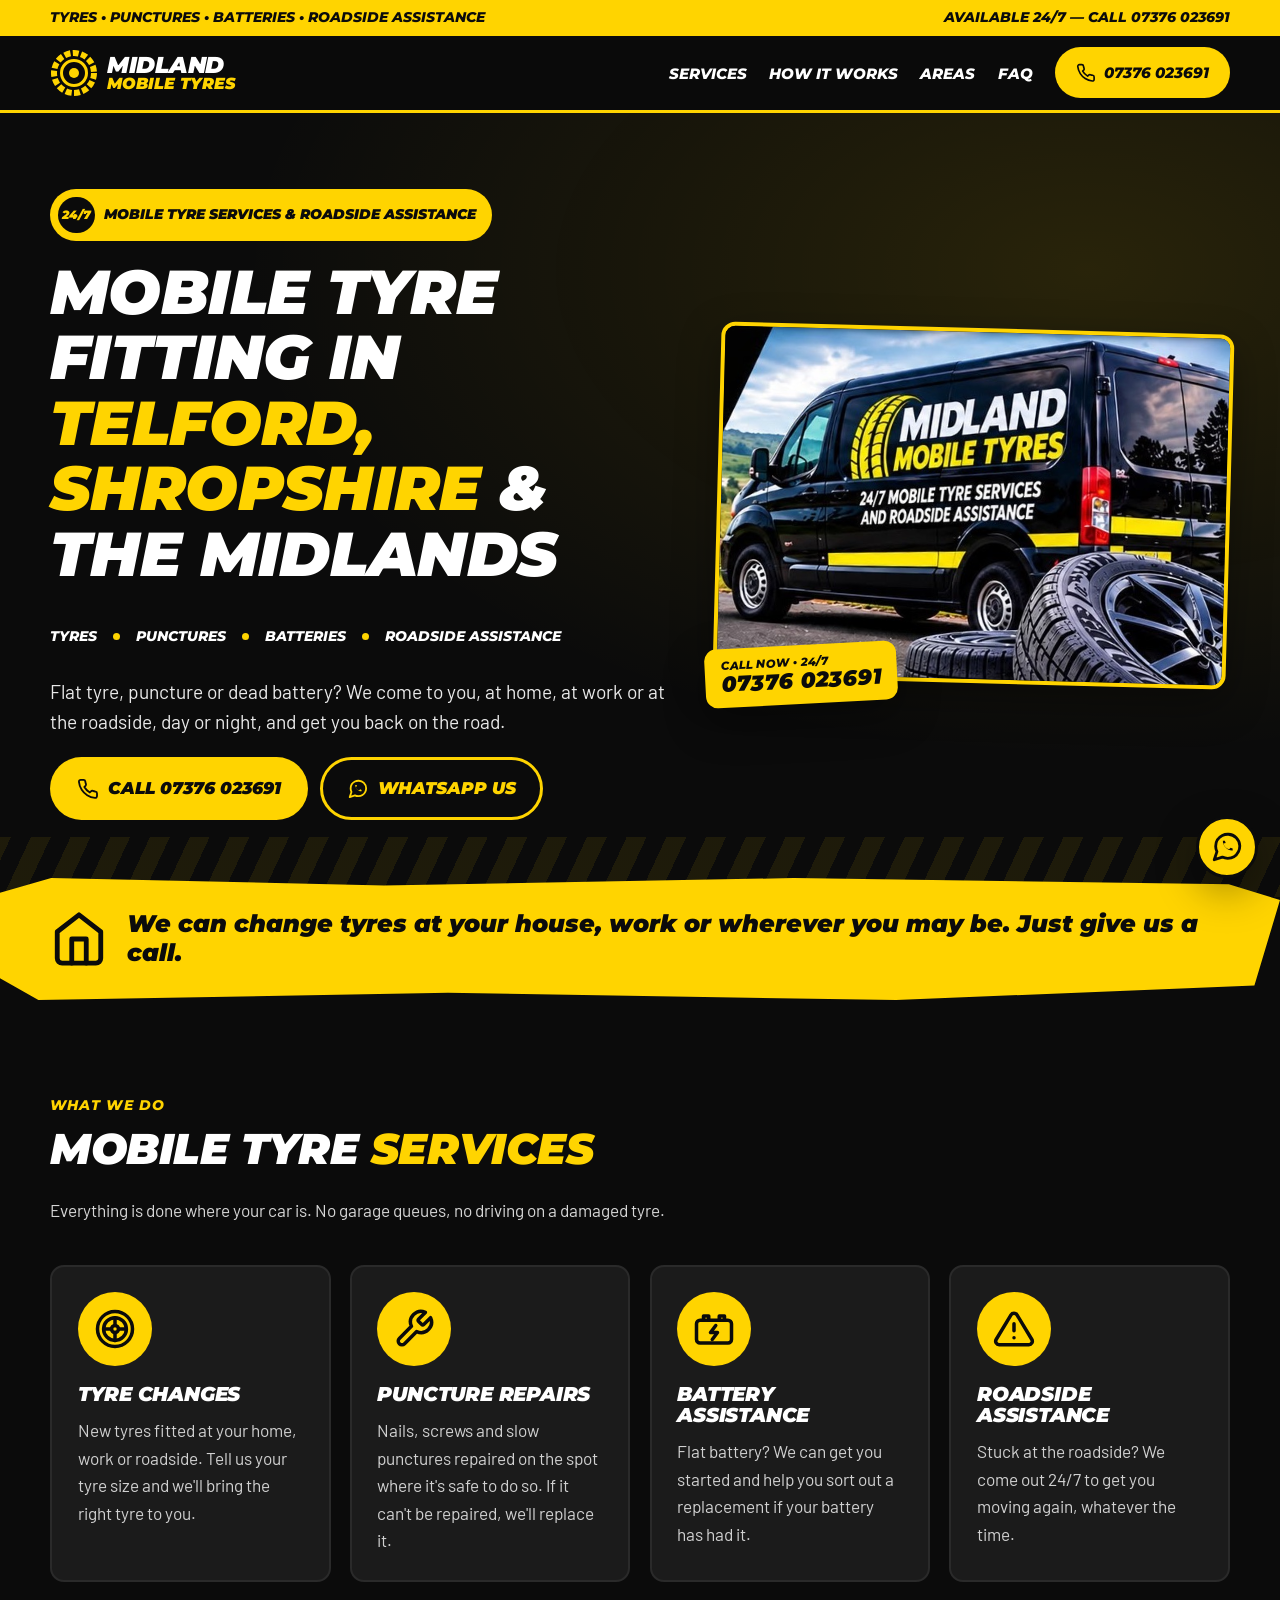
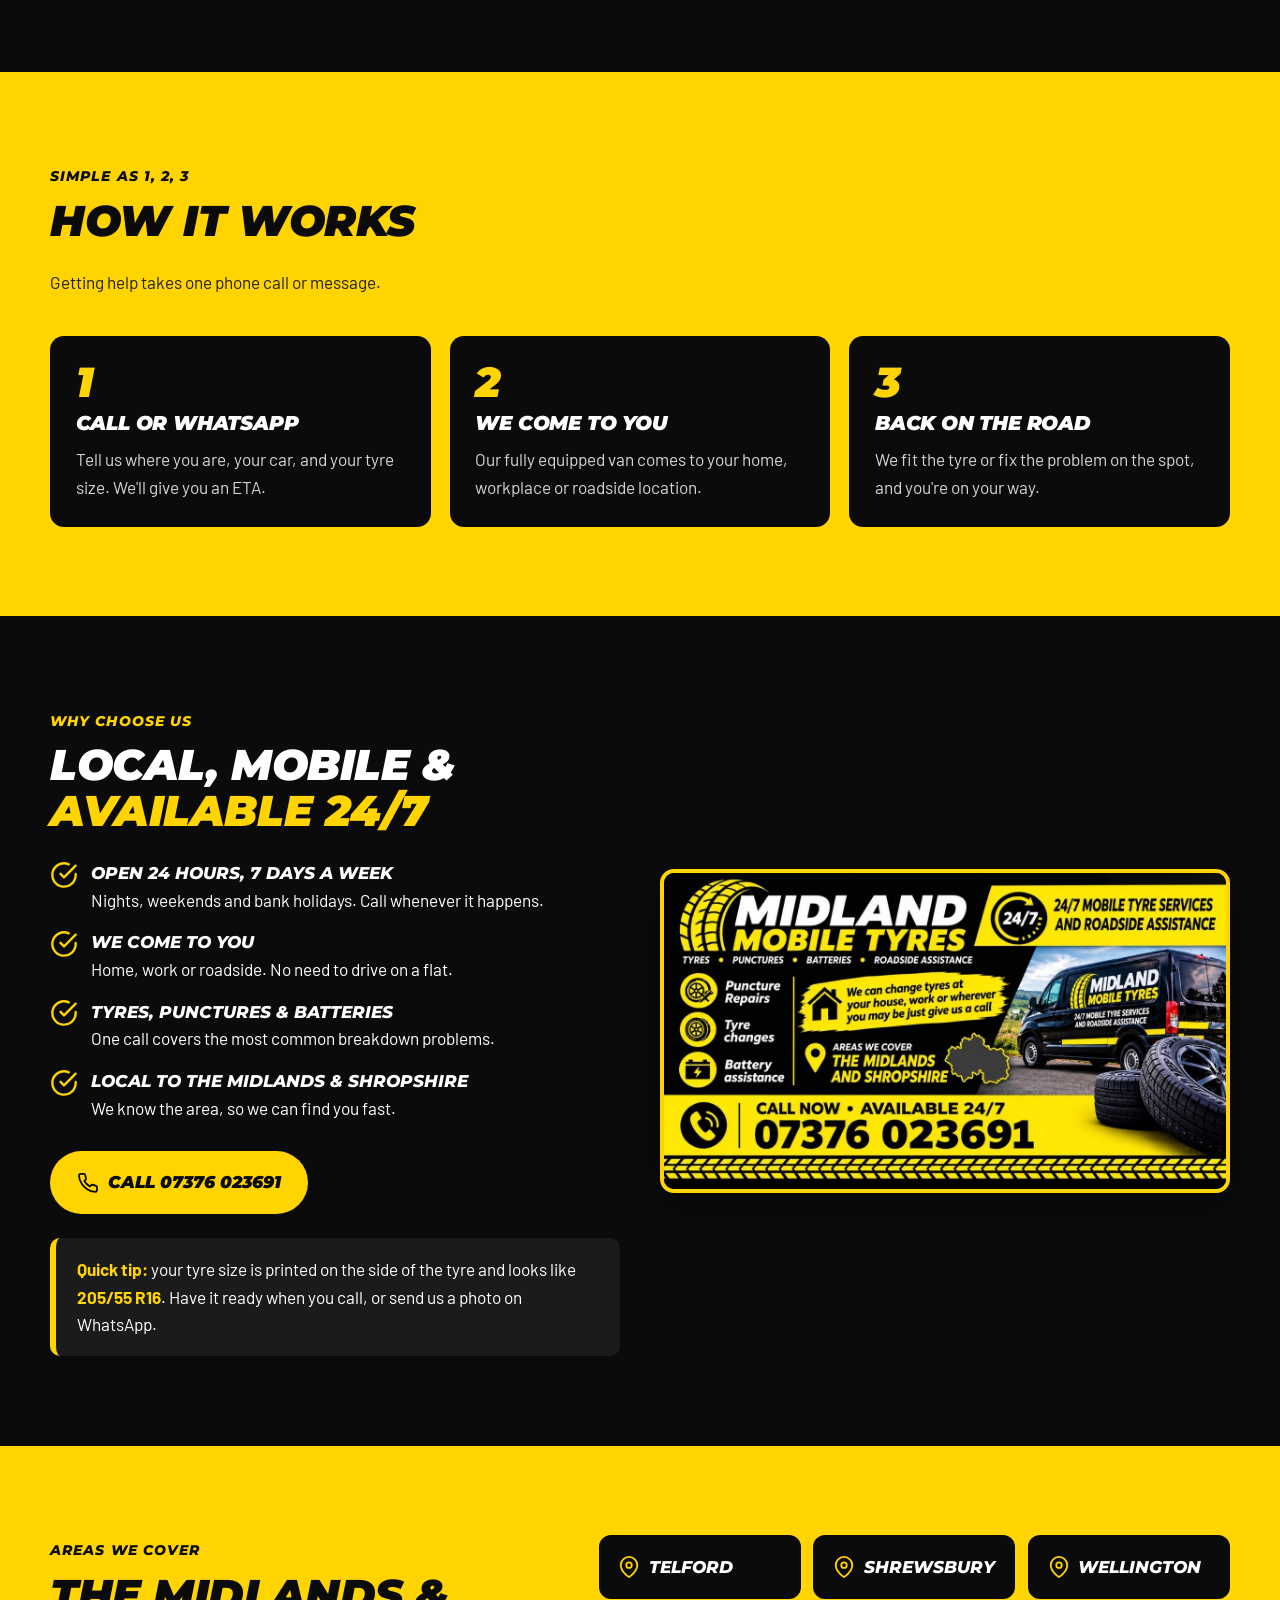
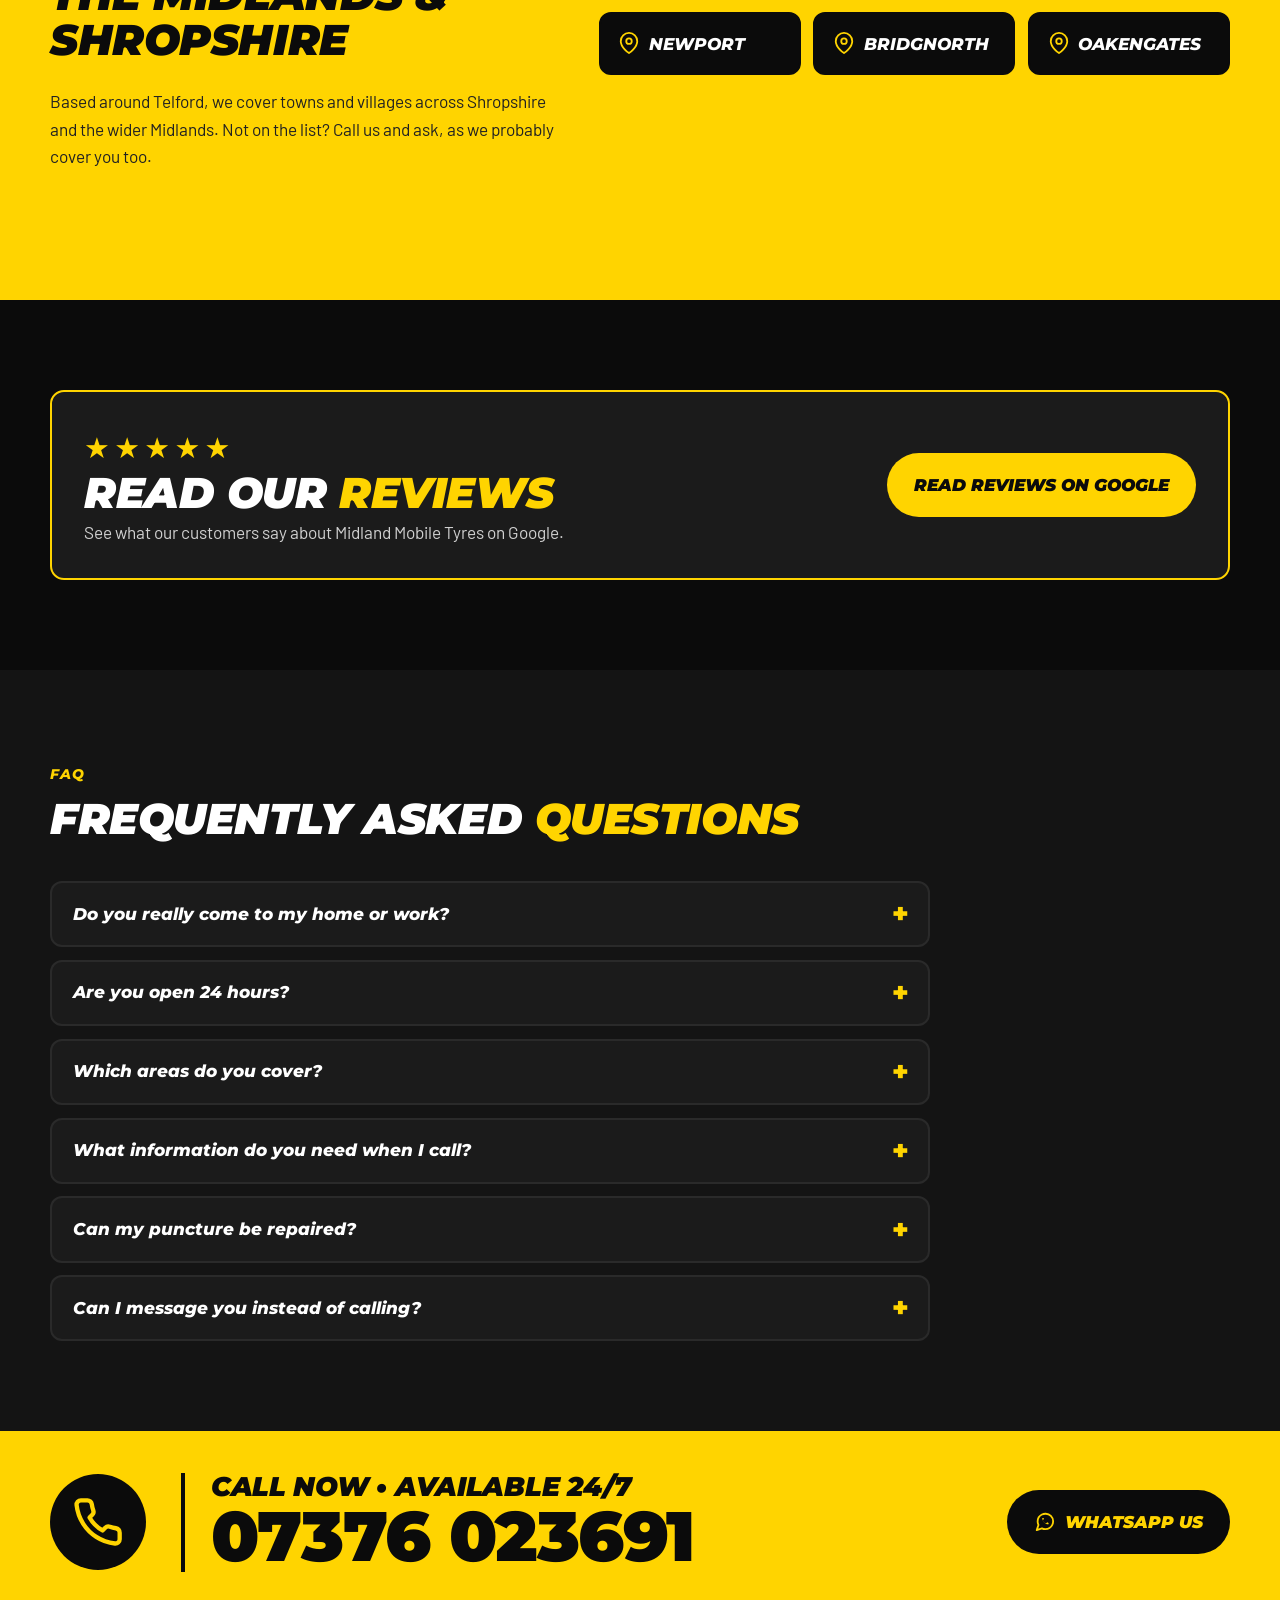
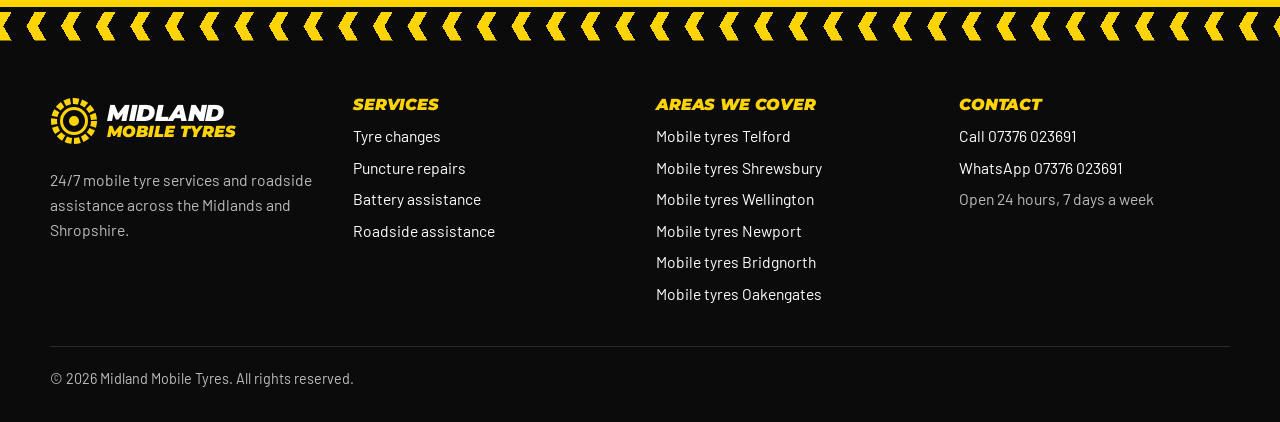
==== index.html @ 3a6b323a "Add files via upload" ====
<!DOCTYPE html>
<html lang="en-GB">
<head>
<meta charset="utf-8">
<meta name="viewport" content="width=device-width, initial-scale=1">
<title>24/7 Mobile Tyre Fitting Shropshire | Midland Mobile Tyres</title>
<meta name="description" content="24/7 mobile tyre fitting, puncture repairs, battery and roadside assistance in Telford, Shrewsbury and across the Midlands & Shropshire. We come to you. Call 07376 023691.">
<link rel="canonical" href="https://YOUR-USERNAME.github.io/midland-mobile-tyres/">
<meta name="robots" content="index, follow">
<meta name="theme-color" content="#0b0b0b">
<meta name="geo.region" content="GB-SHR">
<meta property="og:type" content="website">
<meta property="og:locale" content="en_GB">
<meta property="og:site_name" content="Midland Mobile Tyres">
<meta property="og:title" content="24/7 Mobile Tyre Fitting Shropshire | Midland Mobile Tyres">
<meta property="og:description" content="24/7 mobile tyre fitting, puncture repairs, battery and roadside assistance in Telford, Shrewsbury and across the Midlands & Shropshire. We come to you. Call 07376 023691.">
<meta property="og:url" content="https://YOUR-USERNAME.github.io/midland-mobile-tyres/">
<meta property="og:image" content="https://YOUR-USERNAME.github.io/midland-mobile-tyres/images/flyer.jpg">
<meta name="twitter:card" content="summary_large_image">
<link rel="icon" href="favicon.svg" type="image/svg+xml">
<link rel="preconnect" href="https://fonts.googleapis.com">
<link rel="preconnect" href="https://fonts.gstatic.com" crossorigin>
<link rel="stylesheet" href="https://fonts.googleapis.com/css2?family=Barlow:wght@400;600;700&amp;family=Montserrat:ital,wght@1,800;1,900&amp;display=swap">
<link rel="stylesheet" href="css/styles.css">
<script type="application/ld+json">{"@context": "https://schema.org", "@type": "AutoRepair", "@id": "https://YOUR-USERNAME.github.io/midland-mobile-tyres/#business", "name": "Midland Mobile Tyres", "description": "24/7 mobile tyre fitting, puncture repairs, battery assistance and roadside assistance across the Midlands and Shropshire.", "url": "https://YOUR-USERNAME.github.io/midland-mobile-tyres/", "telephone": "+447376023691", "image": "https://YOUR-USERNAME.github.io/midland-mobile-tyres/images/flyer.jpg", "logo": "https://YOUR-USERNAME.github.io/midland-mobile-tyres/favicon.svg", "priceRange": "££", "address": {"@type": "PostalAddress", "addressRegion": "Shropshire", "addressCountry": "GB"}, "areaServed": [{"@type": "City", "name": "Telford"}, {"@type": "City", "name": "Shrewsbury"}, {"@type": "City", "name": "Wellington"}, {"@type": "City", "name": "Newport"}, {"@type": "City", "name": "Bridgnorth"}, {"@type": "City", "name": "Oakengates"}, {"@type": "AdministrativeArea", "name": "Shropshire"}, {"@type": "AdministrativeArea", "name": "West Midlands"}], "openingHoursSpecification": [{"@type": "OpeningHoursSpecification", "dayOfWeek": ["Monday", "Tuesday", "Wednesday", "Thursday", "Friday", "Saturday", "Sunday"], "opens": "00:00", "closes": "23:59"}], "hasOfferCatalog": {"@type": "OfferCatalog", "name": "Mobile tyre services", "itemListElement": [{"@type": "Offer", "itemOffered": {"@type": "Service", "name": "Tyre Changes"}}, {"@type": "Offer", "itemOffered": {"@type": "Service", "name": "Puncture Repairs"}}, {"@type": "Offer", "itemOffered": {"@type": "Service", "name": "Battery Assistance"}}, {"@type": "Offer", "itemOffered": {"@type": "Service", "name": "Roadside Assistance"}}]}}</script>
<script type="application/ld+json">{"@context": "https://schema.org", "@type": "FAQPage", "mainEntity": [{"@type": "Question", "name": "Do you really come to my home or work?", "acceptedAnswer": {"@type": "Answer", "text": "Yes. That's what we do. We change tyres at your house, at work or wherever you've broken down. Just give us a call."}}, {"@type": "Question", "name": "Are you open 24 hours?", "acceptedAnswer": {"@type": "Answer", "text": "Yes. Midland Mobile Tyres is available 24/7, including evenings, weekends and bank holidays. Call 07376 023691."}}, {"@type": "Question", "name": "Which areas do you cover?", "acceptedAnswer": {"@type": "Answer", "text": "The Midlands and Shropshire, including Telford, Shrewsbury, Wellington, Newport, Bridgnorth and Oakengates. If you're not sure we cover you, call us and ask."}}, {"@type": "Question", "name": "What information do you need when I call?", "acceptedAnswer": {"@type": "Answer", "text": "Your location, the make and model of your car, and your tyre size. The size is printed on the side of the tyre and looks like 205/55 R16."}}, {"@type": "Question", "name": "Can my puncture be repaired?", "acceptedAnswer": {"@type": "Answer", "text": "Many punctures in the main tread can be repaired safely. Damage to the sidewall or shoulder, or a tyre that's been driven on flat, usually means it needs replacing. We'll check and tell you honestly."}}, {"@type": "Question", "name": "Can I message you instead of calling?", "acceptedAnswer": {"@type": "Answer", "text": "Yes. Message us on WhatsApp at 07376 023691. Sending your location and a photo of the tyre sidewall helps us quote quickly."}}]}</script>
</head>
<body>
<a class="skip-link" href="#main">Skip to content</a>
<div class="topbar">
  <div class="container">
    <span class="tb-services">Tyres &bull; Punctures &bull; Batteries &bull; Roadside Assistance</span>
    <a href="tel:+447376023691">Available 24/7 &mdash; Call 07376 023691</a>
  </div>
</div>
<header class="site-header">
  <div class="container">
    <a class="logo" href="index.html" aria-label="Midland Mobile Tyres home">
      <svg viewBox="0 0 48 48" aria-hidden="true" focusable="false"><circle cx="24" cy="24" r="20" fill="none" stroke="#ffd400" stroke-width="6" stroke-dasharray="6 2.4"/><circle cx="24" cy="24" r="12.5" fill="none" stroke="#ffd400" stroke-width="3"/><circle cx="24" cy="24" r="5" fill="#ffd400"/></svg>
      <span class="logo-text"><span class="l1">Midland</span><span class="l2">Mobile Tyres</span></span>
    </a>
    <button class="nav-toggle" aria-expanded="false" aria-controls="site-nav" aria-label="Open menu"><svg viewBox="0 0 24 24" fill="none" stroke="currentColor" stroke-width="2" stroke-linecap="round" stroke-linejoin="round" aria-hidden="true" focusable="false"><path d="M3 6h18M3 12h18M3 18h18"/></svg></button>
    <nav class="nav" id="site-nav" aria-label="Main">
      <ul>
        <li><a href="#services">Services</a></li>
        <li><a href="#how-it-works">How It Works</a></li>
        <li><a href="#areas">Areas</a></li>
        <li><a href="#faq">FAQ</a></li>
        <li><a class="btn btn-yellow" href="tel:+447376023691"><svg viewBox="0 0 24 24" fill="none" stroke="currentColor" stroke-width="2" stroke-linecap="round" stroke-linejoin="round" aria-hidden="true" focusable="false"><path d="M22 16.92v3a2 2 0 0 1-2.18 2 19.79 19.79 0 0 1-8.63-3.07 19.5 19.5 0 0 1-6-6 19.79 19.79 0 0 1-3.07-8.67A2 2 0 0 1 4.11 2h3a2 2 0 0 1 2 1.72c.13.96.36 1.9.7 2.81a2 2 0 0 1-.45 2.11L8.09 9.91a16 16 0 0 0 6 6l1.27-1.27a2 2 0 0 1 2.11-.45c.91.34 1.85.57 2.81.7A2 2 0 0 1 22 16.92z"/></svg> 07376 023691</a></li>
      </ul>
    </nav>
  </div>
</header>
<main id="main">
<section class="hero">
  <div class="container hero-grid">
    <div>
      <div class="badge-247"><span class="circle">24/7</span> Mobile tyre services &amp; roadside assistance</div>
      <h1>Mobile Tyre Fitting in <span class="hl">Telford, Shropshire</span> &amp; the Midlands</h1>
      <ul class="service-tags"><li>Tyres</li><li>Punctures</li><li>Batteries</li><li>Roadside Assistance</li></ul>
      <p class="lead">Flat tyre, puncture or dead battery? We come to you, at home, at work or at the roadside, day or night, and get you back on the road.</p>
      <div class="btn-row">
        <a class="btn btn-yellow" href="tel:+447376023691"><svg viewBox="0 0 24 24" fill="none" stroke="currentColor" stroke-width="2" stroke-linecap="round" stroke-linejoin="round" aria-hidden="true" focusable="false"><path d="M22 16.92v3a2 2 0 0 1-2.18 2 19.79 19.79 0 0 1-8.63-3.07 19.5 19.5 0 0 1-6-6 19.79 19.79 0 0 1-3.07-8.67A2 2 0 0 1 4.11 2h3a2 2 0 0 1 2 1.72c.13.96.36 1.9.7 2.81a2 2 0 0 1-.45 2.11L8.09 9.91a16 16 0 0 0 6 6l1.27-1.27a2 2 0 0 1 2.11-.45c.91.34 1.85.57 2.81.7A2 2 0 0 1 22 16.92z"/></svg> Call 07376 023691</a>
        <a class="btn btn-outline" href="https://wa.me/447376023691?text=Hi%2C%20I%20need%20help%20with%20a%20tyre.%20My%20location%20is%3A%20" rel="noopener" target="_blank"><svg viewBox="0 0 24 24" fill="none" stroke="currentColor" stroke-width="2" stroke-linecap="round" stroke-linejoin="round" aria-hidden="true" focusable="false"><path d="M21 11.5a8.38 8.38 0 0 1-.9 3.8 8.5 8.5 0 0 1-7.6 4.7 8.38 8.38 0 0 1-3.8-.9L3 21l1.9-5.7a8.38 8.38 0 0 1-.9-3.8 8.5 8.5 0 0 1 4.7-7.6 8.38 8.38 0 0 1 3.8-.9h.5a8.48 8.48 0 0 1 8 8v.5z"/><path d="M9.5 9.5c.5 2 2 3.5 4 4l1-1 1.5.6v1.4c-3.5.3-7.2-3.4-6.9-6.9h1.4l.6 1.5z" fill="currentColor" stroke="none"/></svg> WhatsApp us</a>
      </div>
    </div>
    <div class="hero-media">
      <div class="frame">
        <img src="images/van.jpg" width="622" height="430" alt="Midland Mobile Tyres black and yellow mobile tyre fitting van with new tyres" fetchpriority="high">
      </div>
      <div class="sticker"><small>Call now &bull; 24/7</small><a href="tel:+447376023691">07376 023691</a></div>
    </div>
  </div>
</section>

<div class="brush">
  <div class="container">
    <svg viewBox="0 0 24 24" fill="none" stroke="currentColor" stroke-width="2" stroke-linecap="round" stroke-linejoin="round" aria-hidden="true" focusable="false"><path d="M3 9l9-7 9 7v11a2 2 0 0 1-2 2H5a2 2 0 0 1-2-2z"/><path d="M9 22V12h6v10"/></svg>
    <p>We can change tyres at your house, work or wherever you may be. Just give us a call.</p>
  </div>
</div>

<section class="section" id="services" aria-labelledby="services-title">
  <div class="container">
    <div class="section-head">
      <span class="kicker">What we do</span>
      <h2 id="services-title">Mobile Tyre <span class="hl">Services</span></h2>
      <p>Everything is done where your car is. No garage queues, no driving on a damaged tyre.</p>
    </div>
    <div class="cards">
      <article class="card">
        <div class="icon-circle"><svg viewBox="0 0 24 24" fill="none" stroke="currentColor" stroke-width="2" stroke-linecap="round" stroke-linejoin="round" aria-hidden="true" focusable="false"><circle cx="12" cy="12" r="10"/><circle cx="12" cy="12" r="6.5"/><circle cx="12" cy="12" r="2"/><path d="M12 5.5v4.5M12 14v4.5M5.5 12H10M14 12h4.5"/></svg></div>
        <h3>Tyre Changes</h3>
        <p>New tyres fitted at your home, work or roadside. Tell us your tyre size and we'll bring the right tyre to you.</p>
      </article>
<article class="card">
        <div class="icon-circle"><svg viewBox="0 0 24 24" fill="none" stroke="currentColor" stroke-width="2" stroke-linecap="round" stroke-linejoin="round" aria-hidden="true" focusable="false"><path d="M14.7 6.3a1 1 0 0 0 0 1.4l1.6 1.6a1 1 0 0 0 1.4 0l3.77-3.77a6 6 0 0 1-7.94 7.94l-6.91 6.91a2.12 2.12 0 0 1-3-3l6.91-6.91a6 6 0 0 1 7.94-7.94l-3.76 3.76z"/></svg></div>
        <h3>Puncture Repairs</h3>
        <p>Nails, screws and slow punctures repaired on the spot where it's safe to do so. If it can't be repaired, we'll replace it.</p>
      </article>
<article class="card">
        <div class="icon-circle"><svg viewBox="0 0 24 24" fill="none" stroke="currentColor" stroke-width="2" stroke-linecap="round" stroke-linejoin="round" aria-hidden="true" focusable="false"><rect x="2" y="7" width="20" height="13" rx="2"/><path d="M6 7V4.5h3V7M15 7V4.5h3V7"/><path d="m13 10-3 4h4l-3 4" /></svg></div>
        <h3>Battery Assistance</h3>
        <p>Flat battery? We can get you started and help you sort out a replacement if your battery has had it.</p>
      </article>
<article class="card">
        <div class="icon-circle"><svg viewBox="0 0 24 24" fill="none" stroke="currentColor" stroke-width="2" stroke-linecap="round" stroke-linejoin="round" aria-hidden="true" focusable="false"><path d="M10.3 3.9 1.8 18a2 2 0 0 0 1.7 3h17a2 2 0 0 0 1.7-3L13.7 3.9a2 2 0 0 0-3.4 0z"/><path d="M12 9v4M12 17h.01"/></svg></div>
        <h3>Roadside Assistance</h3>
        <p>Stuck at the roadside? We come out 24/7 to get you moving again, whatever the time.</p>
      </article>
    </div>
  </div>
</section>

<section class="section section-yellow" id="how-it-works" aria-labelledby="how-title">
  <div class="container">
    <div class="section-head">
      <span class="kicker" style="color:#0b0b0b">Simple as 1, 2, 3</span>
      <h2 id="how-title">How It Works</h2>
      <p>Getting help takes one phone call or message.</p>
    </div>
    <ol class="steps">
      <li><h3>Call or WhatsApp</h3><p>Tell us where you are, your car, and your tyre size. We'll give you an ETA.</p></li>
      <li><h3>We come to you</h3><p>Our fully equipped van comes to your home, workplace or roadside location.</p></li>
      <li><h3>Back on the road</h3><p>We fit the tyre or fix the problem on the spot, and you're on your way.</p></li>
    </ol>
  </div>
</section>

<section class="section" id="why-us" aria-labelledby="why-title">
  <div class="container why-grid">
    <div>
      <span class="kicker">Why choose us</span>
      <h2 id="why-title">Local, Mobile &amp; <span class="hl">Available 24/7</span></h2>
      <ul class="ticks">
        <li><svg viewBox="0 0 24 24" fill="none" stroke="currentColor" stroke-width="2" stroke-linecap="round" stroke-linejoin="round" aria-hidden="true" focusable="false"><path d="M22 11.08V12a10 10 0 1 1-5.93-9.14"/><path d="M22 4 12 14.01l-3-3"/></svg><div><strong>Open 24 hours, 7 days a week</strong>Nights, weekends and bank holidays. Call whenever it happens.</div></li>
        <li><svg viewBox="0 0 24 24" fill="none" stroke="currentColor" stroke-width="2" stroke-linecap="round" stroke-linejoin="round" aria-hidden="true" focusable="false"><path d="M22 11.08V12a10 10 0 1 1-5.93-9.14"/><path d="M22 4 12 14.01l-3-3"/></svg><div><strong>We come to you</strong>Home, work or roadside. No need to drive on a flat.</div></li>
        <li><svg viewBox="0 0 24 24" fill="none" stroke="currentColor" stroke-width="2" stroke-linecap="round" stroke-linejoin="round" aria-hidden="true" focusable="false"><path d="M22 11.08V12a10 10 0 1 1-5.93-9.14"/><path d="M22 4 12 14.01l-3-3"/></svg><div><strong>Tyres, punctures &amp; batteries</strong>One call covers the most common breakdown problems.</div></li>
        <li><svg viewBox="0 0 24 24" fill="none" stroke="currentColor" stroke-width="2" stroke-linecap="round" stroke-linejoin="round" aria-hidden="true" focusable="false"><path d="M22 11.08V12a10 10 0 1 1-5.93-9.14"/><path d="M22 4 12 14.01l-3-3"/></svg><div><strong>Local to the Midlands &amp; Shropshire</strong>We know the area, so we can find you fast.</div></li>
      </ul>
      <a class="btn btn-yellow" href="tel:+447376023691"><svg viewBox="0 0 24 24" fill="none" stroke="currentColor" stroke-width="2" stroke-linecap="round" stroke-linejoin="round" aria-hidden="true" focusable="false"><path d="M22 16.92v3a2 2 0 0 1-2.18 2 19.79 19.79 0 0 1-8.63-3.07 19.5 19.5 0 0 1-6-6 19.79 19.79 0 0 1-3.07-8.67A2 2 0 0 1 4.11 2h3a2 2 0 0 1 2 1.72c.13.96.36 1.9.7 2.81a2 2 0 0 1-.45 2.11L8.09 9.91a16 16 0 0 0 6 6l1.27-1.27a2 2 0 0 1 2.11-.45c.91.34 1.85.57 2.81.7A2 2 0 0 1 22 16.92z"/></svg> Call 07376 023691</a>
      <div class="tip"><strong>Quick tip:</strong> your tyre size is printed on the side of the tyre and looks like <strong>205/55 R16</strong>. Have it ready when you call, or send us a photo on WhatsApp.</div>
    </div>
    <div class="flyer-frame">
      <img src="images/flyer.jpg" width="1200" height="675" loading="lazy" alt="Midland Mobile Tyres flyer: puncture repairs, tyre changes and battery assistance, available 24/7 across the Midlands and Shropshire">
    </div>
  </div>
</section>

<section class="section section-yellow" id="areas" aria-labelledby="areas-title">
  <div class="container areas-grid">
    <div class="section-head">
      <span class="kicker" style="color:#0b0b0b">Areas we cover</span>
      <h2 id="areas-title">The Midlands &amp; Shropshire</h2>
      <p>Based around Telford, we cover towns and villages across Shropshire and the wider Midlands. Not on the list? Call us and ask, as we probably cover you too.</p>
    </div>
    <ul class="area-links">
      <li><a href="areas/telford.html"><svg viewBox="0 0 24 24" fill="none" stroke="currentColor" stroke-width="2" stroke-linecap="round" stroke-linejoin="round" aria-hidden="true" focusable="false"><path d="M21 10c0 7-9 13-9 13s-9-6-9-13a9 9 0 0 1 18 0z"/><circle cx="12" cy="10" r="3"/></svg> Telford</a></li>
<li><a href="areas/shrewsbury.html"><svg viewBox="0 0 24 24" fill="none" stroke="currentColor" stroke-width="2" stroke-linecap="round" stroke-linejoin="round" aria-hidden="true" focusable="false"><path d="M21 10c0 7-9 13-9 13s-9-6-9-13a9 9 0 0 1 18 0z"/><circle cx="12" cy="10" r="3"/></svg> Shrewsbury</a></li>
<li><a href="areas/wellington.html"><svg viewBox="0 0 24 24" fill="none" stroke="currentColor" stroke-width="2" stroke-linecap="round" stroke-linejoin="round" aria-hidden="true" focusable="false"><path d="M21 10c0 7-9 13-9 13s-9-6-9-13a9 9 0 0 1 18 0z"/><circle cx="12" cy="10" r="3"/></svg> Wellington</a></li>
<li><a href="areas/newport.html"><svg viewBox="0 0 24 24" fill="none" stroke="currentColor" stroke-width="2" stroke-linecap="round" stroke-linejoin="round" aria-hidden="true" focusable="false"><path d="M21 10c0 7-9 13-9 13s-9-6-9-13a9 9 0 0 1 18 0z"/><circle cx="12" cy="10" r="3"/></svg> Newport</a></li>
<li><a href="areas/bridgnorth.html"><svg viewBox="0 0 24 24" fill="none" stroke="currentColor" stroke-width="2" stroke-linecap="round" stroke-linejoin="round" aria-hidden="true" focusable="false"><path d="M21 10c0 7-9 13-9 13s-9-6-9-13a9 9 0 0 1 18 0z"/><circle cx="12" cy="10" r="3"/></svg> Bridgnorth</a></li>
<li><a href="areas/oakengates.html"><svg viewBox="0 0 24 24" fill="none" stroke="currentColor" stroke-width="2" stroke-linecap="round" stroke-linejoin="round" aria-hidden="true" focusable="false"><path d="M21 10c0 7-9 13-9 13s-9-6-9-13a9 9 0 0 1 18 0z"/><circle cx="12" cy="10" r="3"/></svg> Oakengates</a></li>
    </ul>
  </div>
</section>

<section class="section" aria-labelledby="reviews-title">
  <div class="container">
    <div class="reviews-box">
      <div>
        <div class="stars" aria-hidden="true">&#9733;&#9733;&#9733;&#9733;&#9733;</div>
        <h2 id="reviews-title">Read Our <span class="hl">Reviews</span></h2>
        <p>See what our customers say about Midland Mobile Tyres on Google.</p>
      </div>
      <a class="btn btn-yellow" href="https://www.google.com/search?q=Midland+Mobile+Tyres+reviews" rel="noopener" target="_blank">Read reviews on Google</a>
    </div>
  </div>
</section>

<section class="section section-alt" id="faq" aria-labelledby="faq-title">
  <div class="container">
    <div class="section-head">
      <span class="kicker">FAQ</span>
      <h2 id="faq-title">Frequently Asked <span class="hl">Questions</span></h2>
    </div>
    <div class="faq">
      <details><summary>Do you really come to my home or work?</summary><div class="answer"><p>Yes. That's what we do. We change tyres at your house, at work or wherever you've broken down. Just give us a call.</p></div></details>
<details><summary>Are you open 24 hours?</summary><div class="answer"><p>Yes. Midland Mobile Tyres is available 24/7, including evenings, weekends and bank holidays. Call 07376 023691.</p></div></details>
<details><summary>Which areas do you cover?</summary><div class="answer"><p>The Midlands and Shropshire, including Telford, Shrewsbury, Wellington, Newport, Bridgnorth and Oakengates. If you're not sure we cover you, call us and ask.</p></div></details>
<details><summary>What information do you need when I call?</summary><div class="answer"><p>Your location, the make and model of your car, and your tyre size. The size is printed on the side of the tyre and looks like 205/55 R16.</p></div></details>
<details><summary>Can my puncture be repaired?</summary><div class="answer"><p>Many punctures in the main tread can be repaired safely. Damage to the sidewall or shoulder, or a tyre that's been driven on flat, usually means it needs replacing. We'll check and tell you honestly.</p></div></details>
<details><summary>Can I message you instead of calling?</summary><div class="answer"><p>Yes. Message us on WhatsApp at 07376 023691. Sending your location and a photo of the tyre sidewall helps us quote quickly.</p></div></details>
    </div>
  </div>
</section>
</main>
<section class="cta-band" aria-label="Call us">
  <div class="container">
    <div class="cta-phone-icon"><svg viewBox="0 0 24 24" fill="none" stroke="currentColor" stroke-width="2" stroke-linecap="round" stroke-linejoin="round" aria-hidden="true" focusable="false"><path d="M22 16.92v3a2 2 0 0 1-2.18 2 19.79 19.79 0 0 1-8.63-3.07 19.5 19.5 0 0 1-6-6 19.79 19.79 0 0 1-3.07-8.67A2 2 0 0 1 4.11 2h3a2 2 0 0 1 2 1.72c.13.96.36 1.9.7 2.81a2 2 0 0 1-.45 2.11L8.09 9.91a16 16 0 0 0 6 6l1.27-1.27a2 2 0 0 1 2.11-.45c.91.34 1.85.57 2.81.7A2 2 0 0 1 22 16.92z"/></svg></div>
    <div class="cta-text">
      <p class="head">Call now &bull; Available 24/7</p>
      <a class="number" href="tel:+447376023691">07376 023691</a>
    </div>
    <div class="btn-row">
      <a class="btn btn-black" href="https://wa.me/447376023691?text=Hi%2C%20I%20need%20help%20with%20a%20tyre.%20My%20location%20is%3A%20" rel="noopener" target="_blank"><svg viewBox="0 0 24 24" fill="none" stroke="currentColor" stroke-width="2" stroke-linecap="round" stroke-linejoin="round" aria-hidden="true" focusable="false"><path d="M21 11.5a8.38 8.38 0 0 1-.9 3.8 8.5 8.5 0 0 1-7.6 4.7 8.38 8.38 0 0 1-3.8-.9L3 21l1.9-5.7a8.38 8.38 0 0 1-.9-3.8 8.5 8.5 0 0 1 4.7-7.6 8.38 8.38 0 0 1 3.8-.9h.5a8.48 8.48 0 0 1 8 8v.5z"/><path d="M9.5 9.5c.5 2 2 3.5 4 4l1-1 1.5.6v1.4c-3.5.3-7.2-3.4-6.9-6.9h1.4l.6 1.5z" fill="currentColor" stroke="none"/></svg> WhatsApp us</a>
    </div>
  </div>
  <div class="tread" aria-hidden="true"></div>
</section>
<footer class="site-footer">
  <div class="container">
    <div class="footer-grid">
      <div>
        <a class="logo" href="index.html" aria-label="Midland Mobile Tyres home">
          <svg viewBox="0 0 48 48" aria-hidden="true" focusable="false"><circle cx="24" cy="24" r="20" fill="none" stroke="#ffd400" stroke-width="6" stroke-dasharray="6 2.4"/><circle cx="24" cy="24" r="12.5" fill="none" stroke="#ffd400" stroke-width="3"/><circle cx="24" cy="24" r="5" fill="#ffd400"/></svg>
          <span class="logo-text"><span class="l1">Midland</span><span class="l2">Mobile Tyres</span></span>
        </a>
        <p>24/7 mobile tyre services and roadside assistance across the Midlands and Shropshire.</p>
      </div>
      <div>
        <h3>Services</h3>
        <ul>
          <li><a href="index.html#services">Tyre changes</a></li>
          <li><a href="index.html#services">Puncture repairs</a></li>
          <li><a href="index.html#services">Battery assistance</a></li>
          <li><a href="index.html#services">Roadside assistance</a></li>
        </ul>
      </div>
      <div>
        <h3>Areas we cover</h3>
        <ul>
<li><a href="areas/telford.html">Mobile tyres Telford</a></li>
<li><a href="areas/shrewsbury.html">Mobile tyres Shrewsbury</a></li>
<li><a href="areas/wellington.html">Mobile tyres Wellington</a></li>
<li><a href="areas/newport.html">Mobile tyres Newport</a></li>
<li><a href="areas/bridgnorth.html">Mobile tyres Bridgnorth</a></li>
<li><a href="areas/oakengates.html">Mobile tyres Oakengates</a></li>
        </ul>
      </div>
      <div>
        <h3>Contact</h3>
        <ul>
          <li><a href="tel:+447376023691">Call 07376 023691</a></li>
          <li><a href="https://wa.me/447376023691?text=Hi%2C%20I%20need%20help%20with%20a%20tyre.%20My%20location%20is%3A%20" rel="noopener" target="_blank">WhatsApp 07376 023691</a></li>
          <li>Open 24 hours, 7 days a week</li>
        </ul>
      </div>
    </div>
    <div class="footer-bottom">&copy; <span id="year">2026</span> Midland Mobile Tyres. All rights reserved.</div>
  </div>
</footer>
<nav class="mobile-bar" aria-label="Quick contact">
  <a class="call" href="tel:+447376023691"><svg viewBox="0 0 24 24" fill="none" stroke="currentColor" stroke-width="2" stroke-linecap="round" stroke-linejoin="round" aria-hidden="true" focusable="false"><path d="M22 16.92v3a2 2 0 0 1-2.18 2 19.79 19.79 0 0 1-8.63-3.07 19.5 19.5 0 0 1-6-6 19.79 19.79 0 0 1-3.07-8.67A2 2 0 0 1 4.11 2h3a2 2 0 0 1 2 1.72c.13.96.36 1.9.7 2.81a2 2 0 0 1-.45 2.11L8.09 9.91a16 16 0 0 0 6 6l1.27-1.27a2 2 0 0 1 2.11-.45c.91.34 1.85.57 2.81.7A2 2 0 0 1 22 16.92z"/></svg> Call Now</a>
  <a class="wa" href="https://wa.me/447376023691?text=Hi%2C%20I%20need%20help%20with%20a%20tyre.%20My%20location%20is%3A%20" rel="noopener" target="_blank"><svg viewBox="0 0 24 24" fill="none" stroke="currentColor" stroke-width="2" stroke-linecap="round" stroke-linejoin="round" aria-hidden="true" focusable="false"><path d="M21 11.5a8.38 8.38 0 0 1-.9 3.8 8.5 8.5 0 0 1-7.6 4.7 8.38 8.38 0 0 1-3.8-.9L3 21l1.9-5.7a8.38 8.38 0 0 1-.9-3.8 8.5 8.5 0 0 1 4.7-7.6 8.38 8.38 0 0 1 3.8-.9h.5a8.48 8.48 0 0 1 8 8v.5z"/><path d="M9.5 9.5c.5 2 2 3.5 4 4l1-1 1.5.6v1.4c-3.5.3-7.2-3.4-6.9-6.9h1.4l.6 1.5z" fill="currentColor" stroke="none"/></svg> WhatsApp</a>
</nav>
<a class="wa-float" href="https://wa.me/447376023691?text=Hi%2C%20I%20need%20help%20with%20a%20tyre.%20My%20location%20is%3A%20" rel="noopener" target="_blank" aria-label="Message us on WhatsApp"><svg viewBox="0 0 24 24" fill="none" stroke="currentColor" stroke-width="2" stroke-linecap="round" stroke-linejoin="round" aria-hidden="true" focusable="false"><path d="M21 11.5a8.38 8.38 0 0 1-.9 3.8 8.5 8.5 0 0 1-7.6 4.7 8.38 8.38 0 0 1-3.8-.9L3 21l1.9-5.7a8.38 8.38 0 0 1-.9-3.8 8.5 8.5 0 0 1 4.7-7.6 8.38 8.38 0 0 1 3.8-.9h.5a8.48 8.48 0 0 1 8 8v.5z"/><path d="M9.5 9.5c.5 2 2 3.5 4 4l1-1 1.5.6v1.4c-3.5.3-7.2-3.4-6.9-6.9h1.4l.6 1.5z" fill="currentColor" stroke="none"/></svg></a>
<script src="js/main.js" defer></script>
</body>
</html>
---- css/styles.css ----
/* =========================================================
   Midland Mobile Tyres — styles
   Brand colours are taken from the flyer. Change them here
   and the whole site updates.
   ========================================================= */
:root {
  --yellow: #ffd400;
  --yellow-dark: #e6bf00;
  --black: #0b0b0b;
  --ink: #141414;
  --grey-900: #1b1b1b;
  --grey-700: #2a2a2a;
  --grey-300: #bdbdbd;
  --white: #ffffff;

  --font-head: "Montserrat", "Arial Black", system-ui, sans-serif;
  --font-body: "Barlow", system-ui, -apple-system, "Segoe UI", sans-serif;

  --radius: 14px;
  --max: 1180px;
  --shadow: 0 14px 40px rgba(0, 0, 0, 0.35);
}

*,
*::before,
*::after { box-sizing: border-box; }

html { scroll-behavior: smooth; scroll-padding-top: 90px; }

body {
  margin: 0;
  font-family: var(--font-body);
  font-size: 1.075rem;
  line-height: 1.6;
  color: var(--white);
  background: var(--black);
  -webkit-font-smoothing: antialiased;
}

img { max-width: 100%; height: auto; display: block; }
a { color: var(--yellow); }
a:hover { color: var(--white); }

.container { width: min(var(--max), 100% - 2.5rem); margin-inline: auto; }

.skip-link {
  position: absolute; left: -9999px; top: 0;
  background: var(--yellow); color: var(--black); padding: .6rem 1rem; z-index: 100;
  font-weight: 700;
}
.skip-link:focus { left: 1rem; top: 1rem; }

:focus-visible { outline: 3px solid var(--yellow); outline-offset: 3px; }

/* ---------- Headings: bold italic like the flyer ---------- */
h1, h2, h3, .head {
  font-family: var(--font-head);
  font-weight: 900;
  font-style: italic;
  text-transform: uppercase;
  line-height: 1.05;
  letter-spacing: -0.01em;
  margin: 0 0 .6em;
}
h1 { font-size: clamp(2.1rem, 5.2vw, 3.9rem); }
h2 { font-size: clamp(1.7rem, 3.6vw, 2.7rem); }
h3 { font-size: 1.25rem; }
.hl { color: var(--yellow); }
.kicker {
  display: inline-block;
  font-family: var(--font-head); font-weight: 800; font-style: italic;
  text-transform: uppercase; font-size: .85rem; letter-spacing: .08em;
  color: var(--yellow); margin-bottom: .6rem;
}
.lead { font-size: 1.2rem; color: #e9e9e9; max-width: 60ch; }

/* ---------- Buttons ---------- */
.btn {
  display: inline-flex; align-items: center; justify-content: center; gap: .55rem;
  font-family: var(--font-head); font-weight: 900; font-style: italic; text-transform: uppercase;
  font-size: 1.05rem; text-decoration: none;
  padding: .95rem 1.5rem; border-radius: 999px; border: 3px solid transparent;
  transition: transform .15s ease, background .15s ease, color .15s ease;
  cursor: pointer; white-space: nowrap;
}
.btn svg { width: 1.3em; height: 1.3em; flex: none; }
.btn:hover { transform: translateY(-2px); }
.btn-yellow { background: var(--yellow); color: var(--black); }
.btn-yellow:hover { background: var(--white); color: var(--black); }
.btn-black { background: var(--black); color: var(--yellow); }
.btn-black:hover { background: var(--grey-700); color: var(--yellow); }
.btn-outline { border-color: var(--yellow); color: var(--yellow); background: transparent; }
.btn-outline:hover { background: var(--yellow); color: var(--black); }
.btn-row { display: flex; flex-wrap: wrap; gap: .8rem; }

/* ---------- Top bar ---------- */
.topbar {
  background: var(--yellow); color: var(--black);
  font-family: var(--font-head); font-weight: 800; font-style: italic; text-transform: uppercase;
  font-size: .85rem;
}
.topbar .container { display: flex; justify-content: space-between; align-items: center; gap: 1rem; padding: .45rem 0; }
.topbar a { color: var(--black); text-decoration: none; }
.topbar a:hover { text-decoration: underline; }
.topbar .tb-services { display: none; }
@media (min-width: 760px) { .topbar .tb-services { display: block; } }

/* ---------- Header ---------- */
.site-header {
  position: sticky; top: 0; z-index: 50;
  background: rgba(11, 11, 11, .96);
  backdrop-filter: blur(6px);
  border-bottom: 3px solid var(--yellow);
}
.site-header .container { display: flex; align-items: center; justify-content: space-between; gap: 1rem; padding: .7rem 0; }

.logo { display: inline-flex; align-items: center; gap: .55rem; text-decoration: none; }
.logo svg { width: 48px; height: 48px; flex: none; }
.logo-text { display: flex; flex-direction: column; line-height: .92; font-family: var(--font-head); font-weight: 900; font-style: italic; text-transform: uppercase; }
.logo-text .l1 { color: var(--white); font-size: 1.45rem; letter-spacing: -.01em; }
.logo-text .l2 { color: var(--yellow); font-size: 1.02rem; }

.nav ul { list-style: none; margin: 0; padding: 0; display: flex; align-items: center; gap: 1.4rem; }
.nav a {
  color: var(--white); text-decoration: none;
  font-family: var(--font-head); font-weight: 800; font-style: italic; text-transform: uppercase; font-size: .92rem;
}
.nav a:hover, .nav a[aria-current="page"] { color: var(--yellow); }
.nav .btn { color: var(--black); padding: .65rem 1.1rem; font-size: .95rem; }
.nav .btn:hover { color: var(--black); }

.nav-toggle {
  display: none; background: none; border: 2px solid var(--yellow); color: var(--yellow);
  border-radius: 10px; padding: .45rem .6rem; cursor: pointer;
}
.nav-toggle svg { width: 26px; height: 26px; display: block; }

@media (max-width: 900px) {
  .nav-toggle { display: block; }
  .nav { position: absolute; left: 0; right: 0; top: 100%; background: var(--black); border-bottom: 3px solid var(--yellow); display: none; }
  .nav.open { display: block; }
  .nav ul { flex-direction: column; align-items: stretch; gap: 0; padding: .5rem 1.25rem 1.2rem; }
  .nav li a { display: block; padding: .85rem 0; border-bottom: 1px solid var(--grey-700); }
  .nav li:last-child a { margin-top: 1rem; border: 0; }
}

/* ---------- Hero ---------- */
.hero {
  position: relative; overflow: hidden;
  background:
    radial-gradient(ellipse at 85% 20%, rgba(255, 212, 0, .12), transparent 55%),
    var(--black);
  padding: clamp(2.5rem, 6vw, 5rem) 0 clamp(3rem, 6vw, 5rem);
}
.hero::before { /* tyre tread watermark */
  content: ""; position: absolute; inset: auto -10% -60px -10%; height: 120px;
  background: repeating-linear-gradient(115deg, rgba(255,212,0,.08) 0 18px, transparent 18px 36px);
  pointer-events: none;
}
.hero-grid { display: grid; gap: 2.5rem; align-items: center; }
@media (min-width: 960px) { .hero-grid { grid-template-columns: 1.1fr .9fr; } }

.badge-247 {
  display: inline-flex; align-items: center; gap: .6rem;
  background: var(--yellow); color: var(--black);
  font-family: var(--font-head); font-weight: 900; font-style: italic; text-transform: uppercase;
  padding: .45rem 1rem .45rem .5rem; border-radius: 999px; margin-bottom: 1.2rem; font-size: .9rem;
}
.badge-247 span.circle {
  background: var(--black); color: var(--yellow); border-radius: 50%;
  width: 2.3rem; height: 2.3rem; display: grid; place-items: center; font-size: .78rem;
}

.service-tags {
  display: flex; flex-wrap: wrap; gap: .4rem 1rem; padding: 0; margin: 0 0 1.8rem; list-style: none;
  font-family: var(--font-head); font-weight: 800; font-style: italic; text-transform: uppercase; font-size: .9rem;
}
.service-tags li { display: flex; align-items: center; gap: 1rem; }
.service-tags li + li::before { content: ""; width: 7px; height: 7px; border-radius: 50%; background: var(--yellow); }

.hero-media { position: relative; }
.hero-media .frame {
  border-radius: var(--radius); overflow: hidden; box-shadow: var(--shadow);
  border: 4px solid var(--yellow); transform: rotate(1.5deg);
  aspect-ratio: 622 / 430;
}
.hero-media .frame img { width: 100%; height: 100%; object-fit: cover; object-position: 70% 50%; }
.hero-media .sticker {
  position: absolute; left: -12px; bottom: -22px;
  background: var(--yellow); color: var(--black); border-radius: 12px;
  padding: .7rem 1rem; box-shadow: var(--shadow); transform: rotate(-3deg);
  font-family: var(--font-head); font-weight: 900; font-style: italic; text-transform: uppercase; line-height: 1.1;
}
.hero-media .sticker small { display: block; font-size: .72rem; font-weight: 800; }
.hero-media .sticker a { color: var(--black); text-decoration: none; font-size: 1.35rem; }

/* ---------- Brush-stroke message strip ---------- */
.brush {
  background: var(--yellow); color: var(--black);
  clip-path: polygon(0 12%, 4% 0, 30% 6%, 62% 0, 96% 5%, 100% 18%, 98% 88%, 70% 100%, 35% 94%, 3% 100%, 0 82%);
  padding: 2rem 0; margin: -1.2rem 0 0; position: relative; z-index: 2;
}
.brush .container { display: flex; align-items: center; gap: 1.2rem; justify-content: center; text-align: left; }
.brush svg { width: 58px; height: 58px; flex: none; }
.brush p {
  margin: 0; font-family: var(--font-head); font-weight: 900; font-style: italic; font-size: clamp(1.05rem, 2.4vw, 1.5rem); line-height: 1.2;
}

/* ---------- Sections ---------- */
.section { padding: clamp(3.5rem, 7vw, 6rem) 0; }
.section-alt { background: var(--ink); }
.section-yellow { background: var(--yellow); color: var(--black); }
.section-yellow a { color: var(--black); }
.section-head { max-width: 760px; margin-bottom: 2.5rem; }
.section-head p { color: #d6d6d6; margin: 0; }
.section-yellow .section-head p { color: #222; }

/* ---------- Service cards ---------- */
.cards { display: grid; gap: 1.2rem; grid-template-columns: 1fr; }
@media (min-width: 600px) { .cards { grid-template-columns: repeat(2, 1fr); } }
@media (min-width: 1100px) { .cards { grid-template-columns: repeat(4, 1fr); } }
.card {
  background: var(--grey-900); border: 2px solid var(--grey-700); border-radius: var(--radius);
  padding: 1.6rem; transition: border-color .2s ease, transform .2s ease;
}
.card:hover { border-color: var(--yellow); transform: translateY(-4px); }
.card p { color: #d0d0d0; margin: 0; }
.icon-circle {
  width: 74px; height: 74px; border-radius: 50%; background: var(--yellow); color: var(--black);
  display: grid; place-items: center; margin-bottom: 1.1rem;
}
.icon-circle svg { width: 42px; height: 42px; }

/* ---------- Steps ---------- */
.steps { display: grid; gap: 1.2rem; grid-template-columns: repeat(auto-fit, minmax(230px, 1fr)); counter-reset: step; list-style: none; padding: 0; margin: 0; }
.steps li { background: var(--black); color: var(--white); border-radius: var(--radius); padding: 1.6rem; position: relative; }
.steps li::before {
  counter-increment: step; content: counter(step);
  font-family: var(--font-head); font-weight: 900; font-style: italic; font-size: 2.6rem; color: var(--yellow); line-height: 1;
  display: block; margin-bottom: .6rem;
}
.steps p { margin: 0; color: #d6d6d6; }

/* ---------- Why us ---------- */
.why-grid { display: grid; gap: 2.5rem; align-items: center; }
@media (min-width: 900px) { .why-grid { grid-template-columns: 1fr 1fr; } }
.ticks { list-style: none; padding: 0; margin: 0 0 1.8rem; display: grid; gap: .9rem; }
.ticks li { display: flex; gap: .8rem; align-items: flex-start; }
.ticks svg { width: 28px; height: 28px; flex: none; color: var(--yellow); margin-top: .1rem; }
.ticks strong { display: block; font-family: var(--font-head); font-style: italic; text-transform: uppercase; font-weight: 800; }
.flyer-frame { border-radius: var(--radius); overflow: hidden; border: 4px solid var(--yellow); box-shadow: var(--shadow); }

.tip {
  background: var(--grey-900); border-left: 6px solid var(--yellow); border-radius: 10px;
  padding: 1.1rem 1.3rem; margin-top: 1.5rem;
}
.tip strong { color: var(--yellow); }

/* ---------- Areas ---------- */
.areas-grid { display: grid; gap: 2rem; align-items: start; }
@media (min-width: 900px) { .areas-grid { grid-template-columns: .9fr 1.1fr; } }
.area-links { display: grid; gap: .8rem; grid-template-columns: repeat(auto-fit, minmax(170px, 1fr)); list-style: none; padding: 0; margin: 0; }
.area-links a {
  display: flex; align-items: center; gap: .55rem; text-decoration: none;
  background: var(--black); color: var(--white); border-radius: 12px; padding: 1rem 1.1rem;
  font-family: var(--font-head); font-weight: 800; font-style: italic; text-transform: uppercase;
  border: 2px solid var(--black); transition: border-color .15s ease, color .15s ease;
}
.area-links a:hover { color: var(--yellow); border-color: var(--yellow); }
.area-links svg { width: 22px; height: 22px; color: var(--yellow); flex: none; }

/* ---------- Reviews ---------- */
.reviews-box {
  display: flex; flex-wrap: wrap; justify-content: space-between; align-items: center; gap: 1.5rem;
  background: var(--grey-900); border: 2px solid var(--yellow); border-radius: var(--radius); padding: 2rem;
}
.stars { color: var(--yellow); font-size: 1.8rem; letter-spacing: .15em; }
.reviews-box h2 { margin-bottom: .2rem; }
.reviews-box p { margin: 0; color: #d0d0d0; }

/* ---------- FAQ ---------- */
.faq { display: grid; gap: .8rem; max-width: 880px; }
.faq details { background: var(--grey-900); border-radius: 12px; border: 2px solid var(--grey-700); }
.faq details[open] { border-color: var(--yellow); }
.faq summary {
  cursor: pointer; list-style: none; padding: 1.1rem 3rem 1.1rem 1.3rem; position: relative;
  font-family: var(--font-head); font-weight: 800; font-style: italic; font-size: 1.05rem;
}
.faq summary::-webkit-details-marker { display: none; }
.faq summary::after {
  content: "+"; position: absolute; right: 1.2rem; top: 50%; transform: translateY(-50%);
  color: var(--yellow); font-size: 1.7rem; font-weight: 900; font-style: normal;
}
.faq details[open] summary::after { content: "–"; }
.faq .answer { padding: 0 1.3rem 1.2rem; color: #d6d6d6; }
.faq .answer p { margin: 0; }

/* ---------- Big CTA band (flyer bottom strip) ---------- */
.cta-band { background: var(--yellow); color: var(--black); padding: 2.6rem 0 0; }
.cta-band .container { display: flex; flex-wrap: wrap; align-items: center; gap: 1.5rem 2.2rem; padding-bottom: 2.2rem; }
.cta-phone-icon {
  width: 96px; height: 96px; border-radius: 50%; background: var(--black); color: var(--yellow);
  display: grid; place-items: center; flex: none;
}
.cta-phone-icon svg { width: 52px; height: 52px; }
.cta-text { border-left: 4px solid var(--black); padding-left: 1.6rem; }
.cta-text .head { font-size: clamp(1.1rem, 2.6vw, 1.7rem); margin: 0; }
.cta-text a.number {
  display: block; color: var(--black); text-decoration: none;
  font-family: var(--font-head); font-weight: 900; font-size: clamp(2.3rem, 7vw, 4.4rem); line-height: 1; letter-spacing: -.02em;
}
.cta-text a.number:hover { color: var(--grey-700); }
.cta-band .btn-row { margin-left: auto; }
.tread {
  height: 34px; background-color: var(--black);
  background-image:
    repeating-linear-gradient(120deg, var(--yellow) 0 10px, transparent 10px 30px),
    repeating-linear-gradient(60deg, var(--yellow) 0 10px, transparent 10px 30px);
  background-size: 100% 50%; background-repeat: repeat-x; background-position: top, bottom;
  border-top: 5px solid var(--black);
}

/* ---------- Footer ---------- */
.site-footer { background: var(--black); padding: 3.5rem 0 6rem; color: var(--grey-300); font-size: .98rem; }
.footer-grid { display: grid; gap: 2rem; grid-template-columns: repeat(auto-fit, minmax(200px, 1fr)); }
.site-footer h3 { color: var(--yellow); font-size: 1rem; }
.site-footer ul { list-style: none; padding: 0; margin: 0; display: grid; gap: .4rem; }
.site-footer a { color: var(--white); text-decoration: none; }
.site-footer a:hover { color: var(--yellow); }
.footer-bottom { border-top: 1px solid var(--grey-700); margin-top: 2.5rem; padding-top: 1.3rem; font-size: .9rem; }
@media (min-width: 900px) { .site-footer { padding-bottom: 2rem; } }

/* ---------- Page hero (area pages) ---------- */
.page-hero { padding: clamp(2.5rem, 6vw, 4.5rem) 0; background: linear-gradient(180deg, #000, var(--ink)); border-bottom: 1px solid var(--grey-700); }
.breadcrumb { font-size: .9rem; color: var(--grey-300); margin-bottom: 1rem; }
.breadcrumb ol { list-style: none; display: flex; flex-wrap: wrap; gap: .4rem; padding: 0; margin: 0; }
.breadcrumb li + li::before { content: "›"; margin-right: .4rem; color: var(--yellow); }
.breadcrumb a { color: var(--grey-300); }
.prose { max-width: 75ch; }
.prose p { color: #dadada; }
.prose h2 { margin-top: 2.2rem; }

/* ---------- Sticky mobile call bar + WhatsApp float ---------- */
.mobile-bar {
  position: fixed; left: 0; right: 0; bottom: 0; z-index: 60;
  display: grid; grid-template-columns: 1.4fr 1fr;
  box-shadow: 0 -6px 20px rgba(0,0,0,.4);
}
.mobile-bar a {
  display: flex; align-items: center; justify-content: center; gap: .5rem; padding: 1rem .5rem;
  font-family: var(--font-head); font-weight: 900; font-style: italic; text-transform: uppercase; text-decoration: none; font-size: 1rem;
}
.mobile-bar svg { width: 1.4em; height: 1.4em; }
.mobile-bar .call { background: var(--yellow); color: var(--black); }
.mobile-bar .wa { background: var(--black); color: var(--yellow); border-top: 3px solid var(--yellow); }
.wa-float {
  display: none; position: fixed; right: 22px; bottom: 22px; z-index: 60;
  width: 62px; height: 62px; border-radius: 50%; background: var(--yellow); color: var(--black);
  place-items: center; box-shadow: var(--shadow); border: 3px solid var(--black);
}
.wa-float svg { width: 34px; height: 34px; }
.wa-float:hover { color: var(--black); transform: scale(1.06); }
@media (min-width: 900px) {
  .mobile-bar { display: none; }
  .wa-float { display: grid; }
}

@media (prefers-reduced-motion: reduce) {
  html { scroll-behavior: auto; }
  * { transition: none !important; }
}
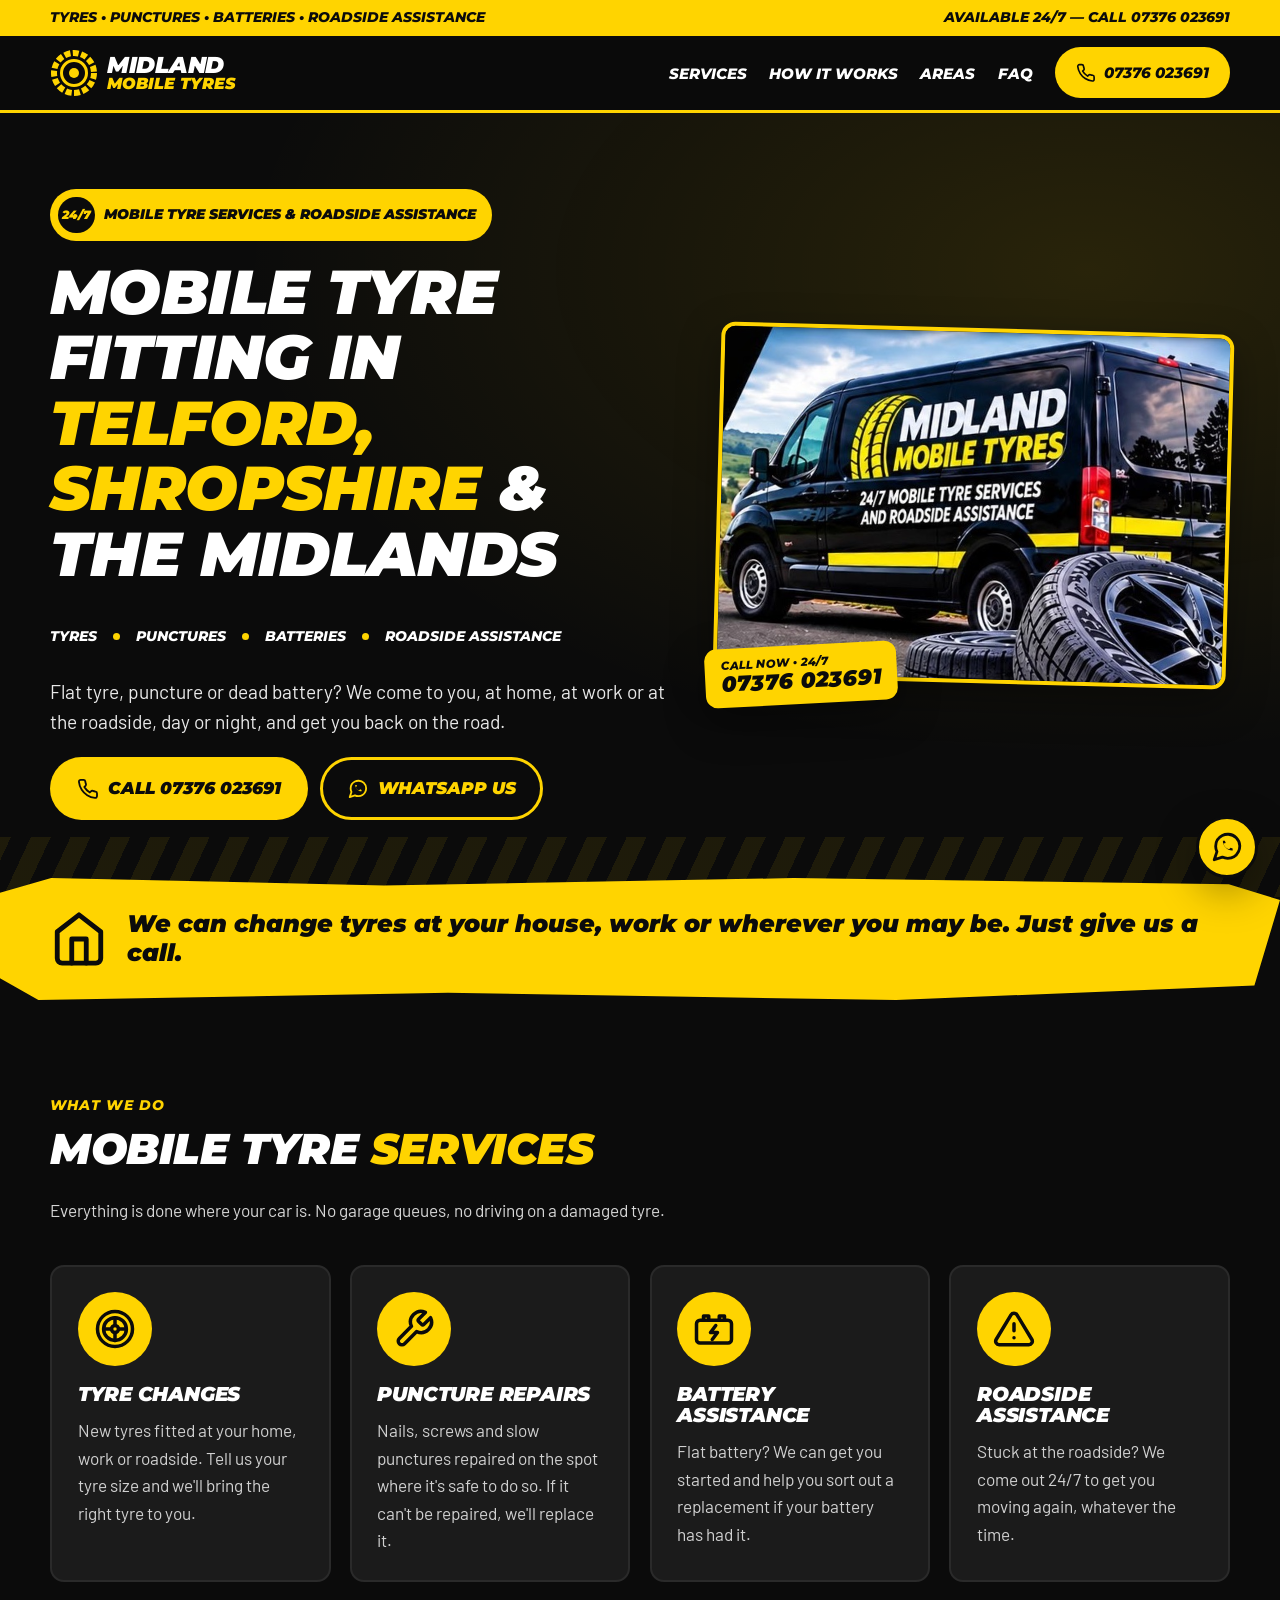
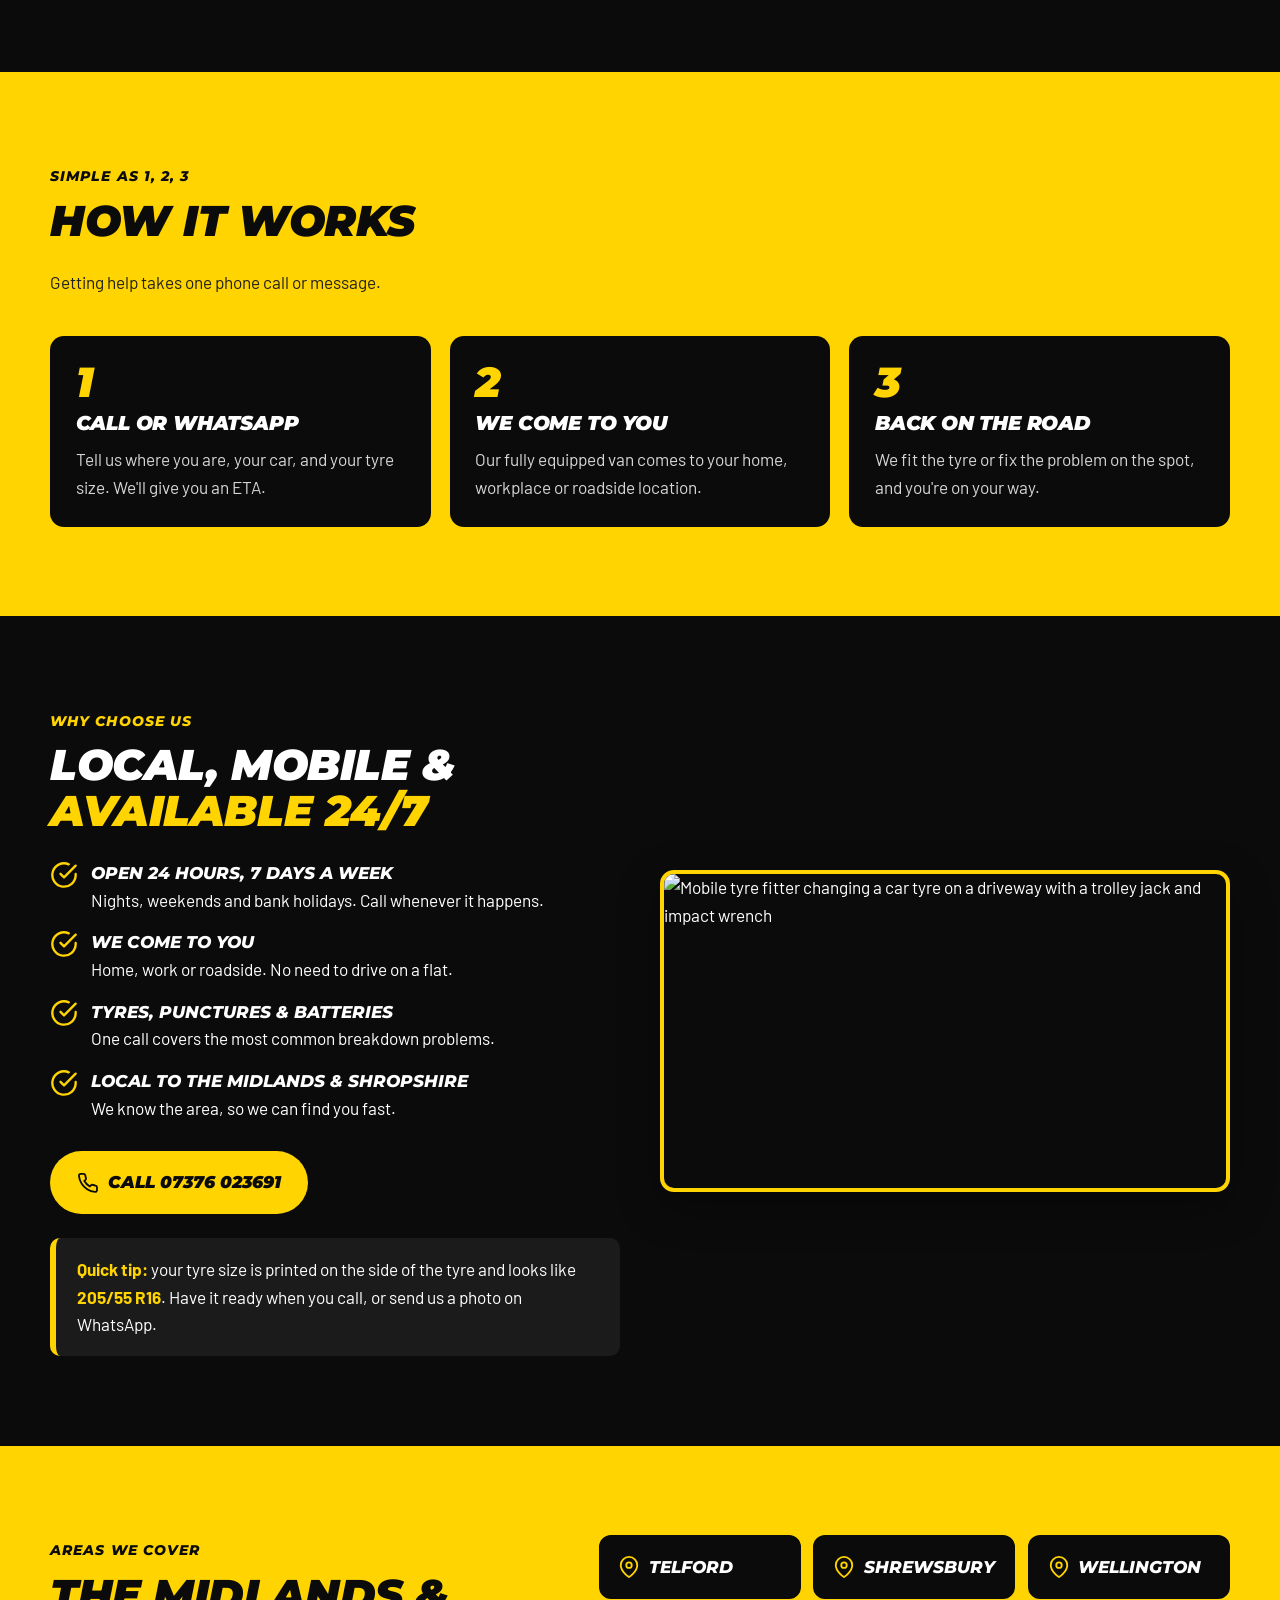
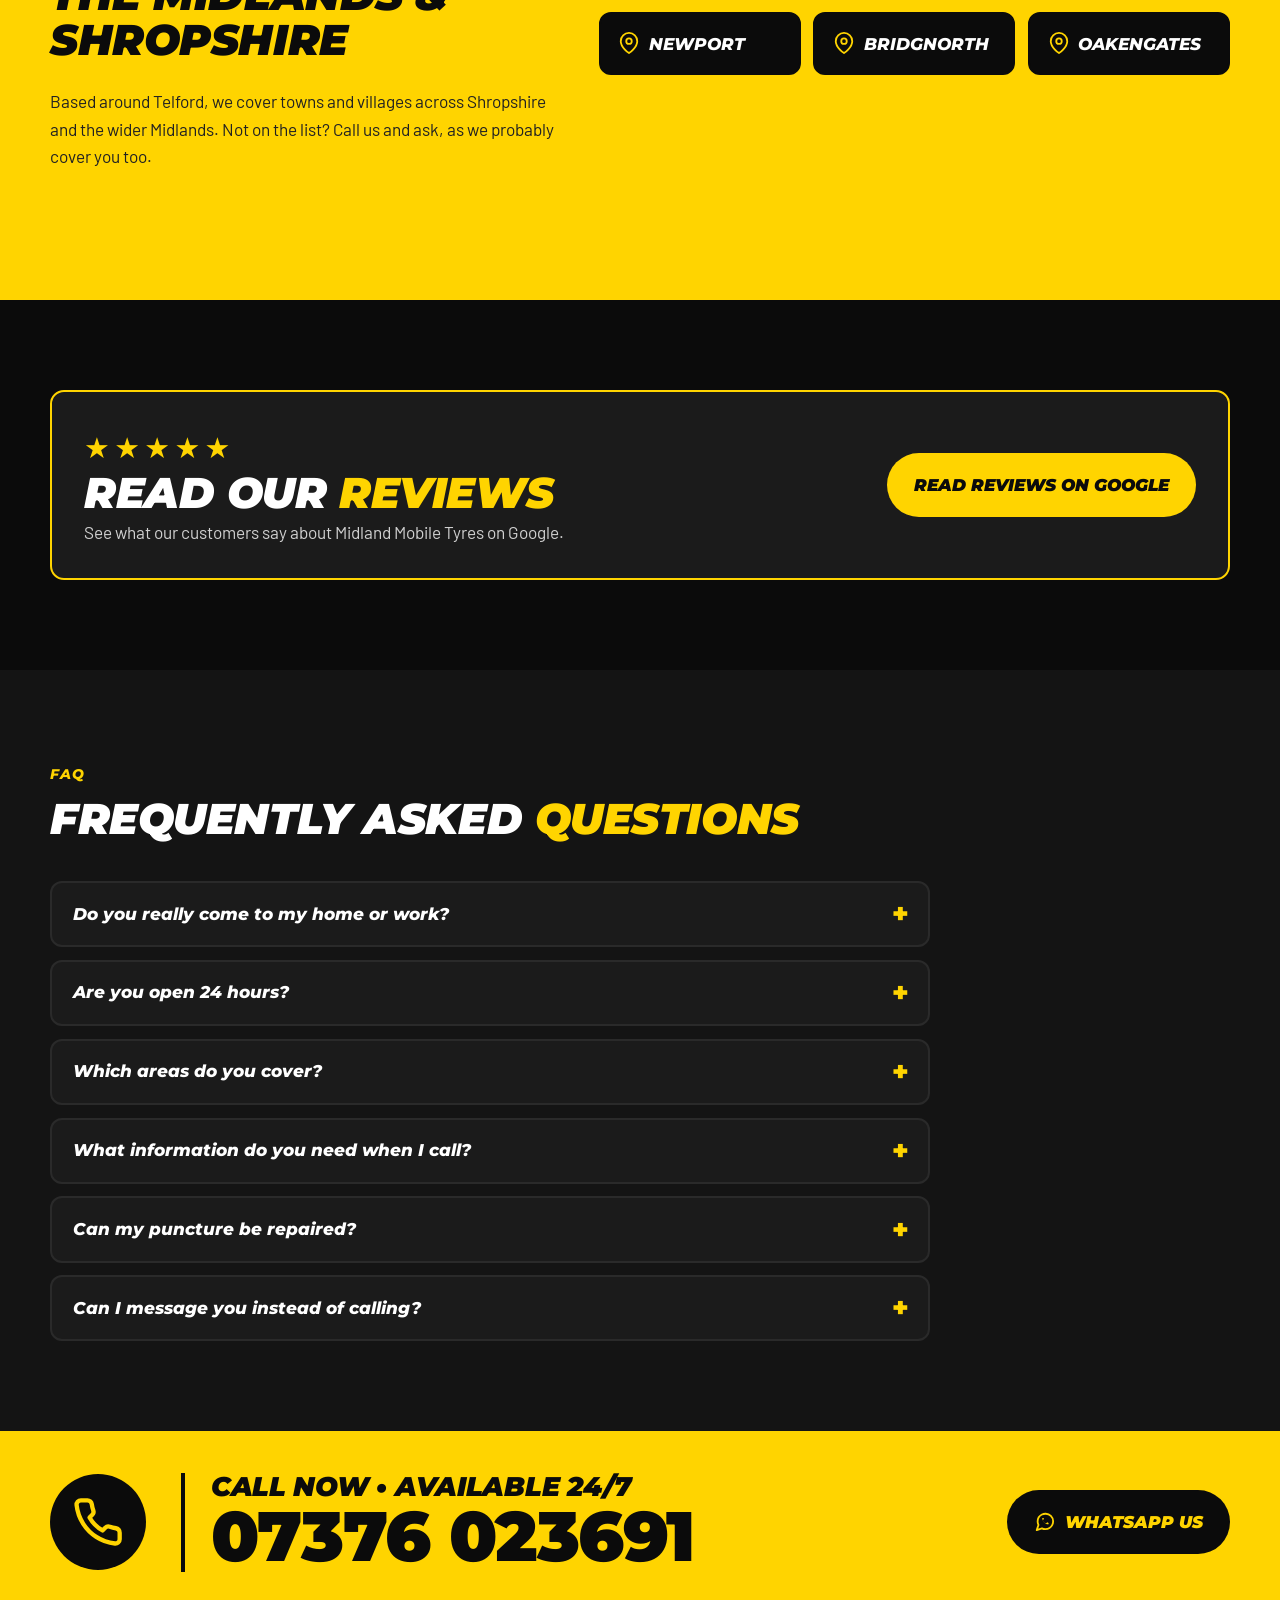
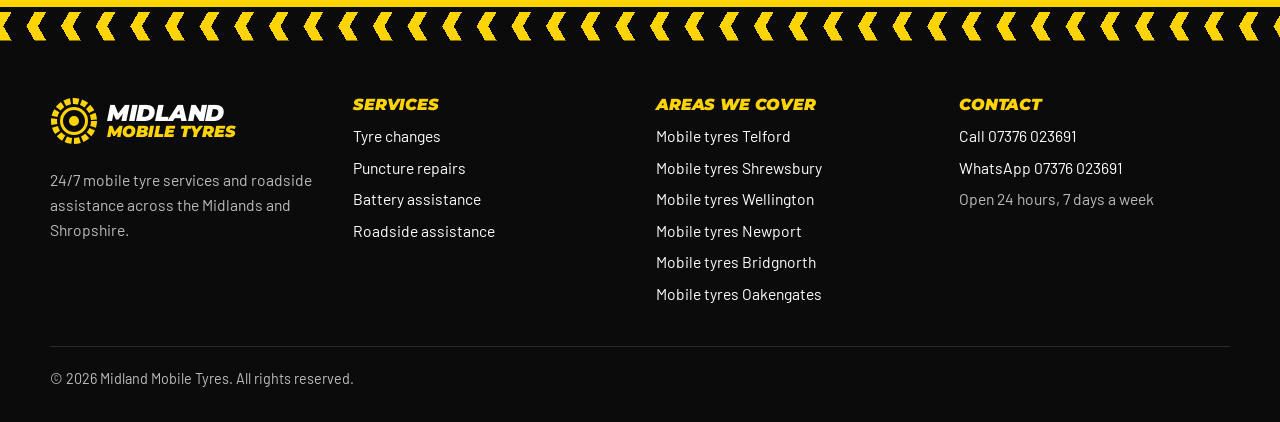
==== commit 51157d5e: "Add files via upload" ====
--- a/index.html
+++ b/index.html
@@ -142,7 +142,7 @@
       <div class="tip"><strong>Quick tip:</strong> your tyre size is printed on the side of the tyre and looks like <strong>205/55 R16</strong>. Have it ready when you call, or send us a photo on WhatsApp.</div>
     </div>
     <div class="flyer-frame">
-      <img src="images/flyer.jpg" width="1200" height="675" loading="lazy" alt="Midland Mobile Tyres flyer: puncture repairs, tyre changes and battery assistance, available 24/7 across the Midlands and Shropshire">
+      <img src="images/tyre-change.jpg" width="1200" height="669" loading="lazy" alt="Mobile tyre fitter changing a car tyre on a driveway with a trolley jack and impact wrench">
     </div>
   </div>
 </section>
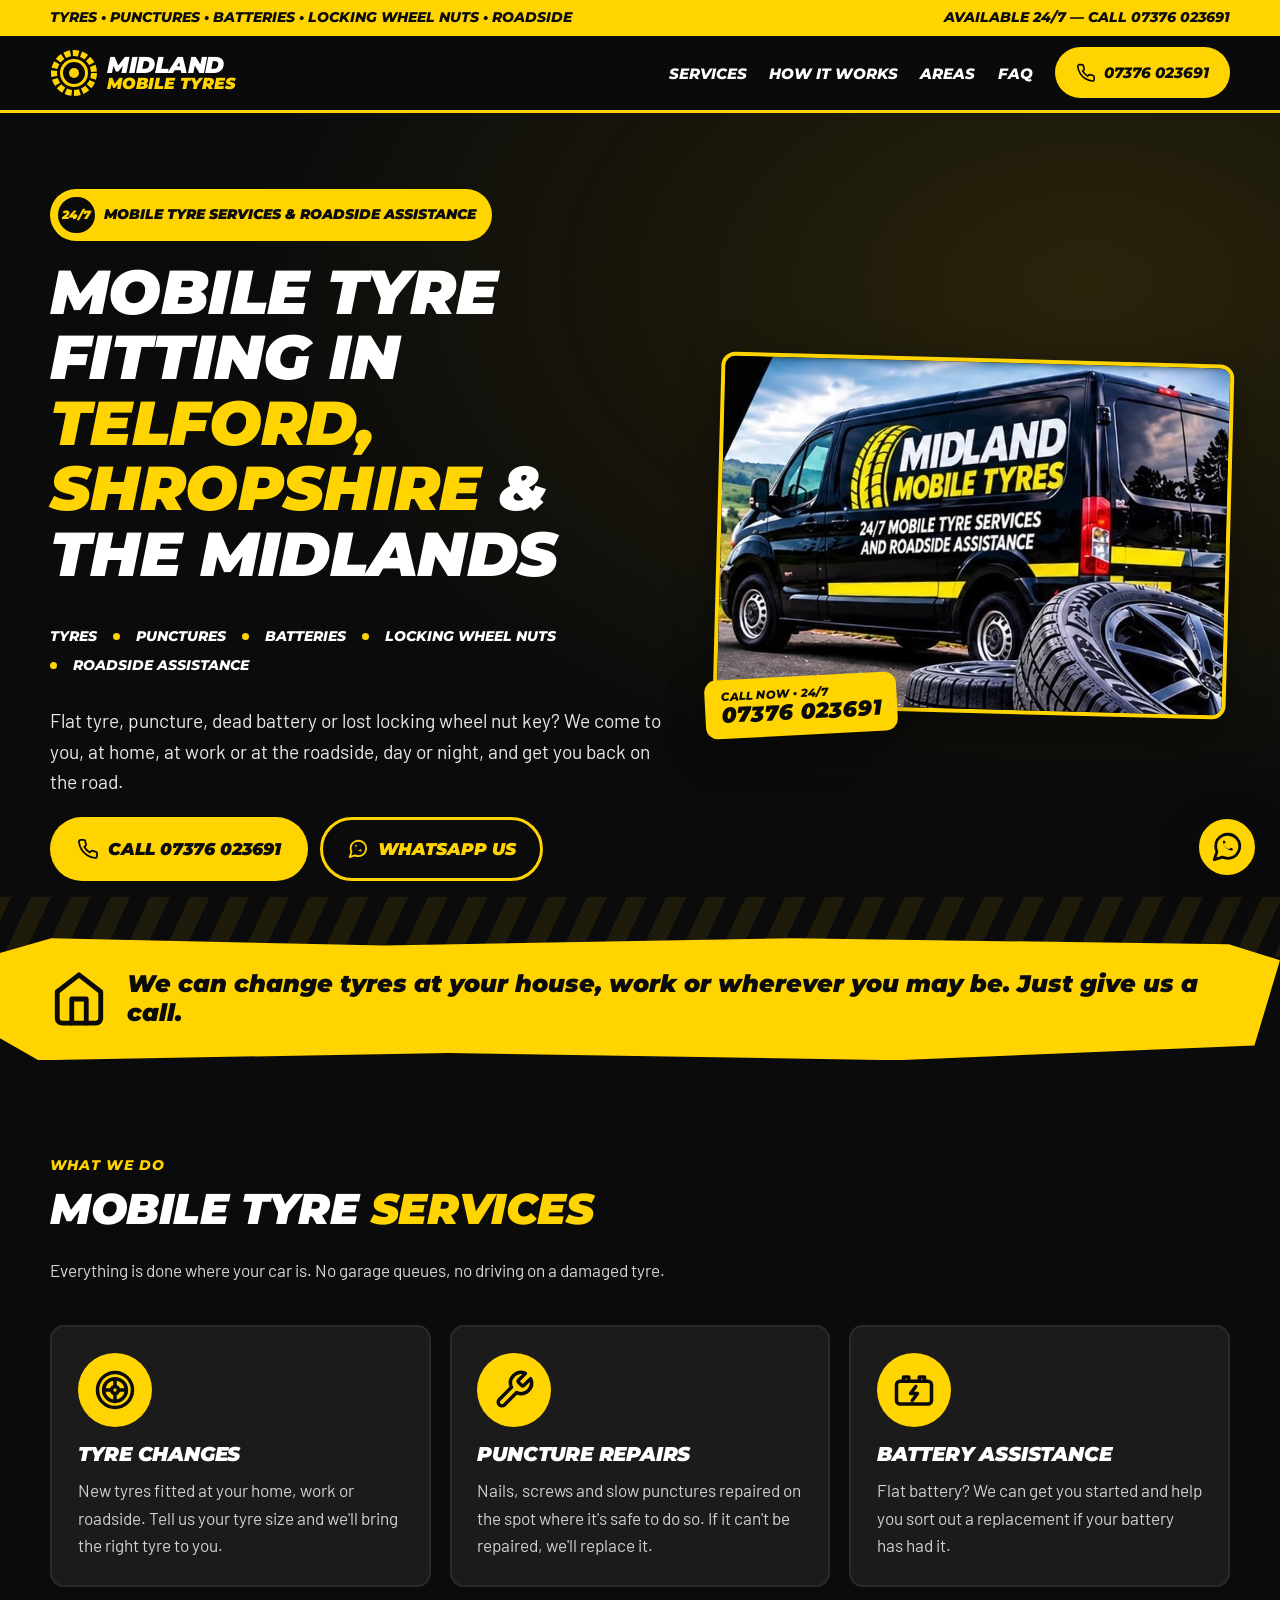
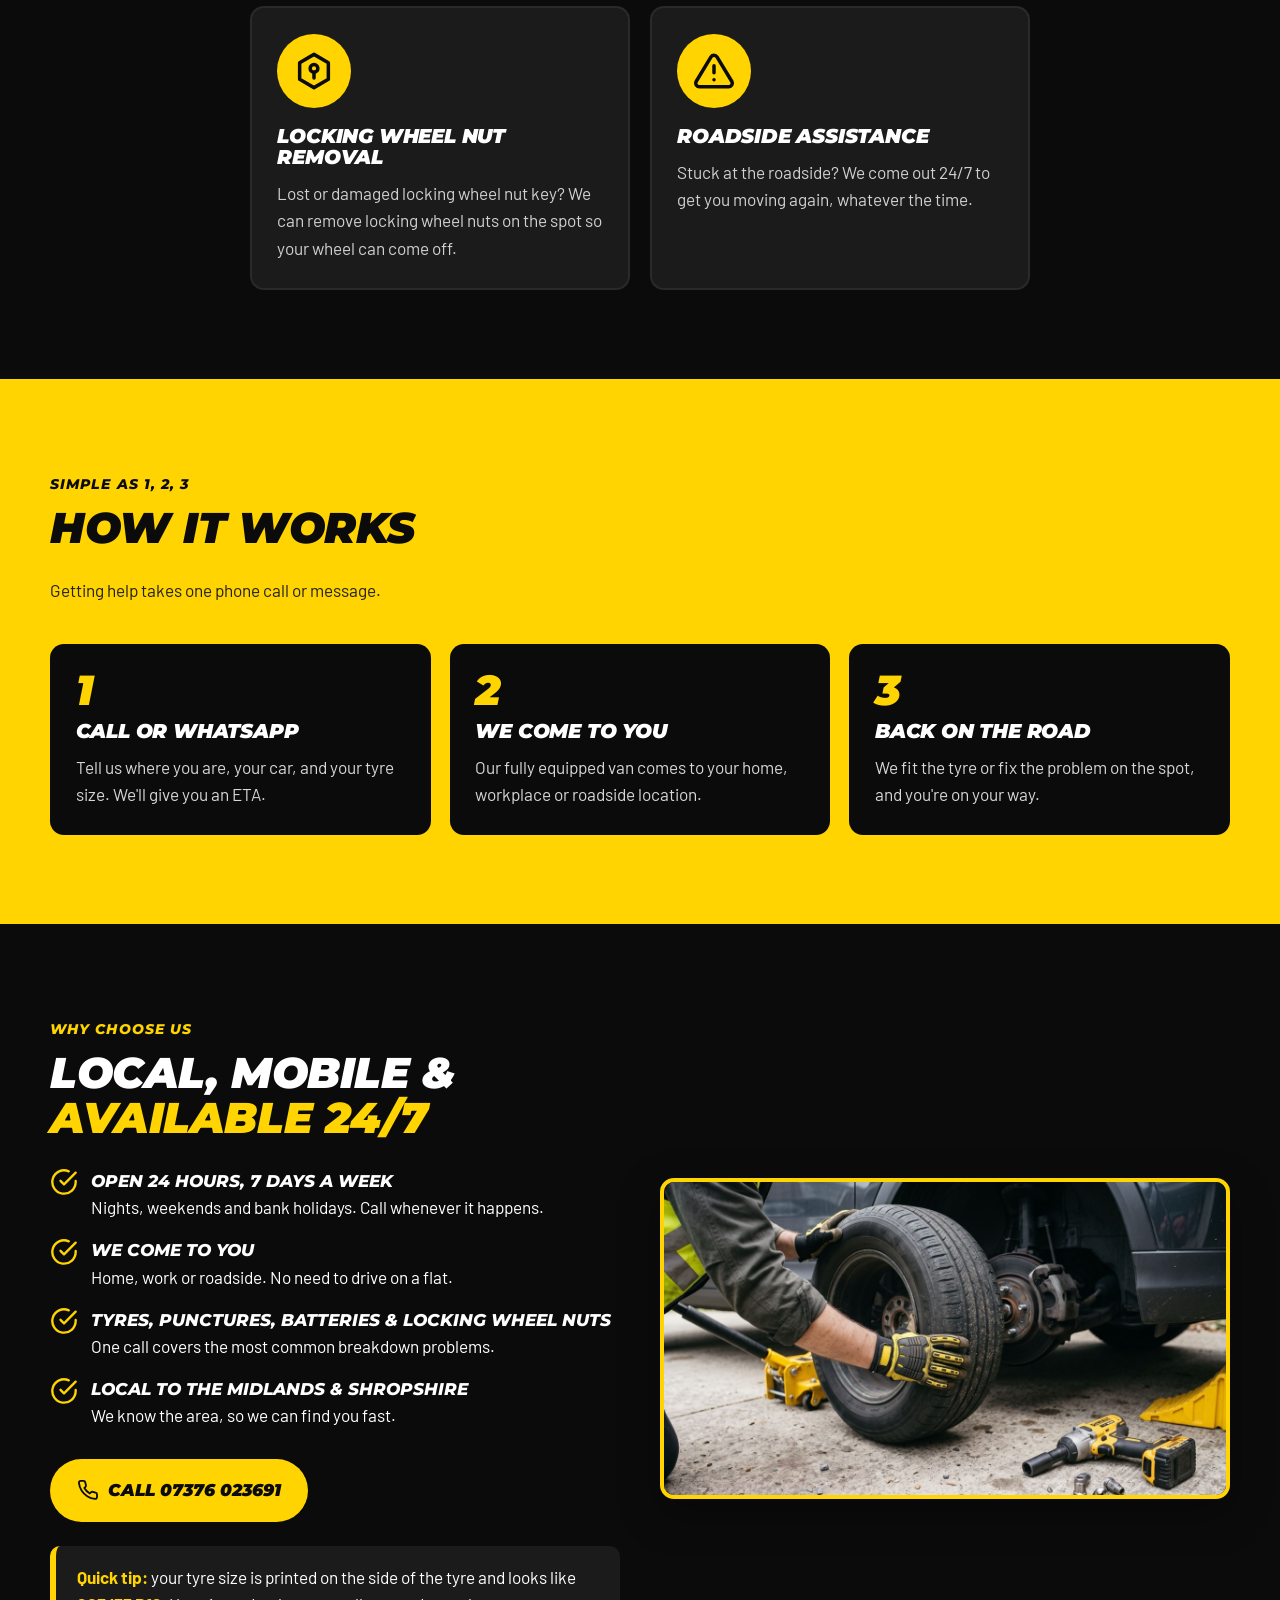
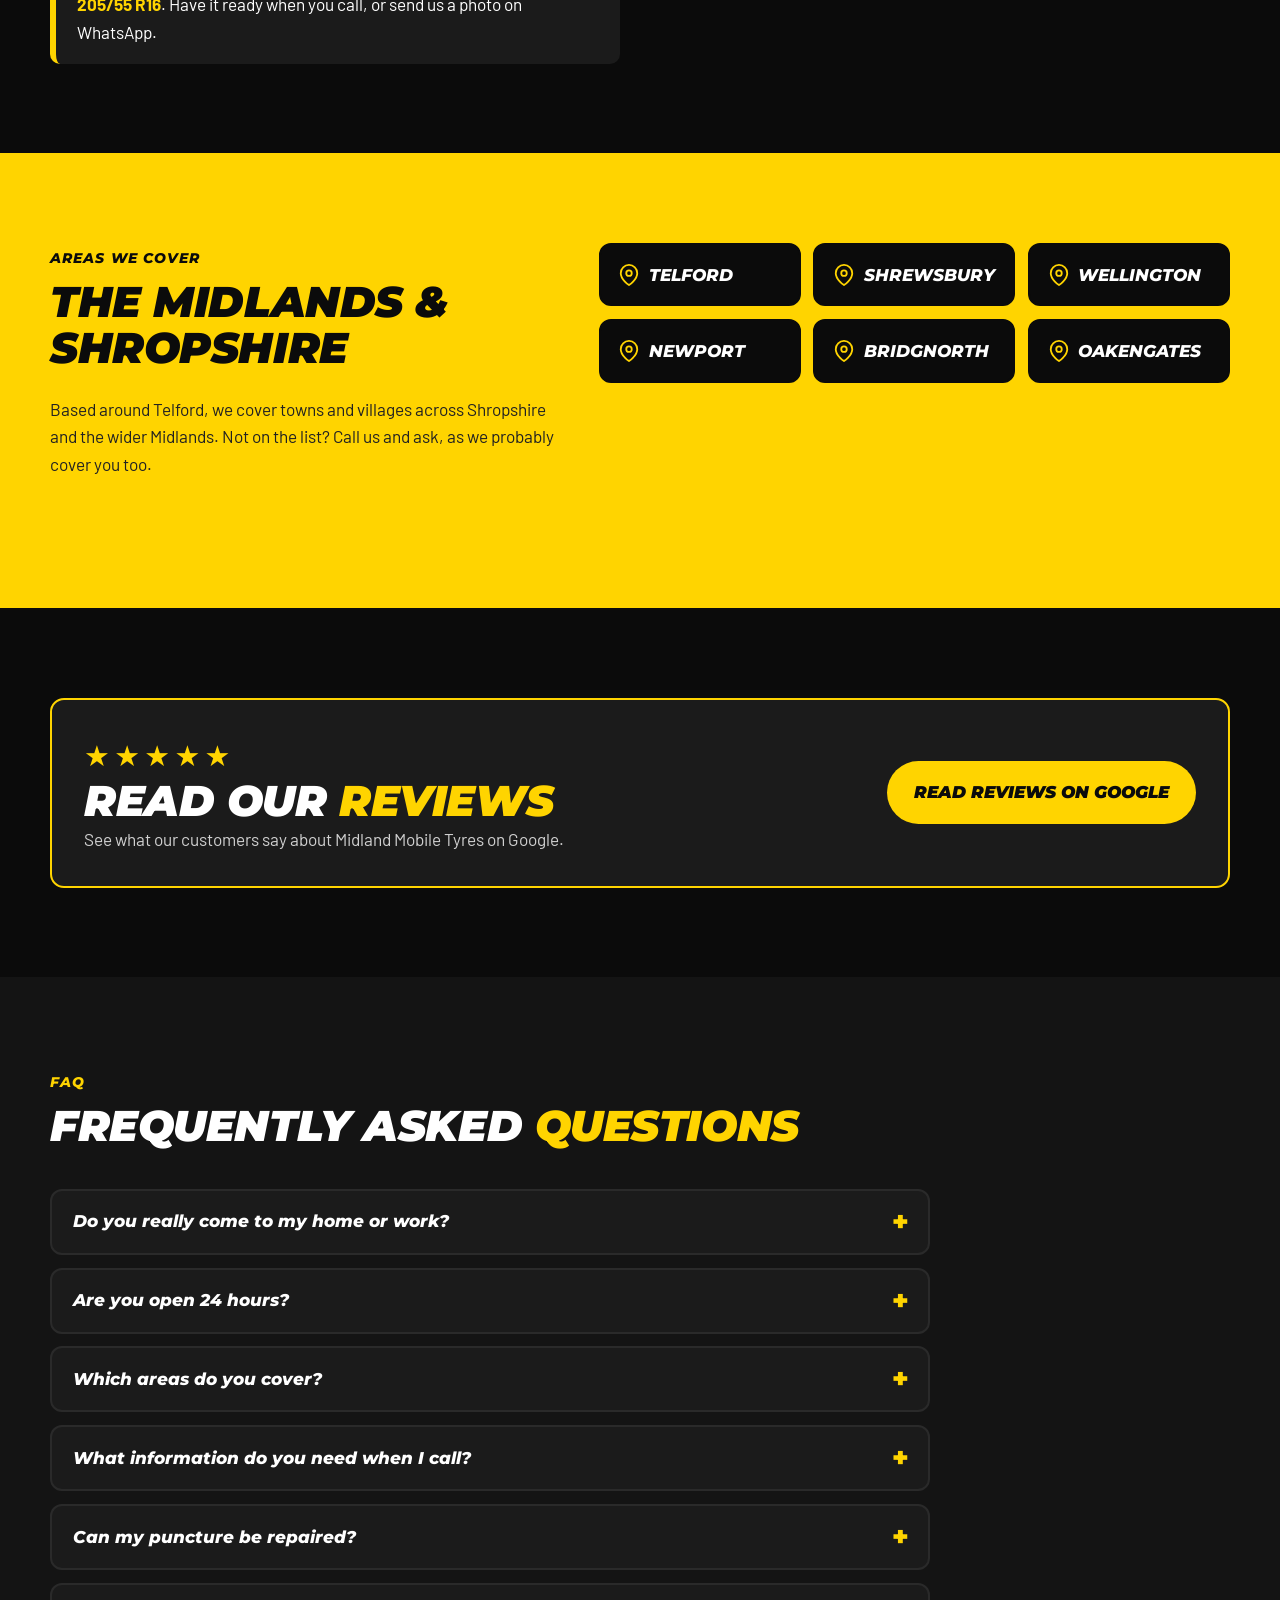
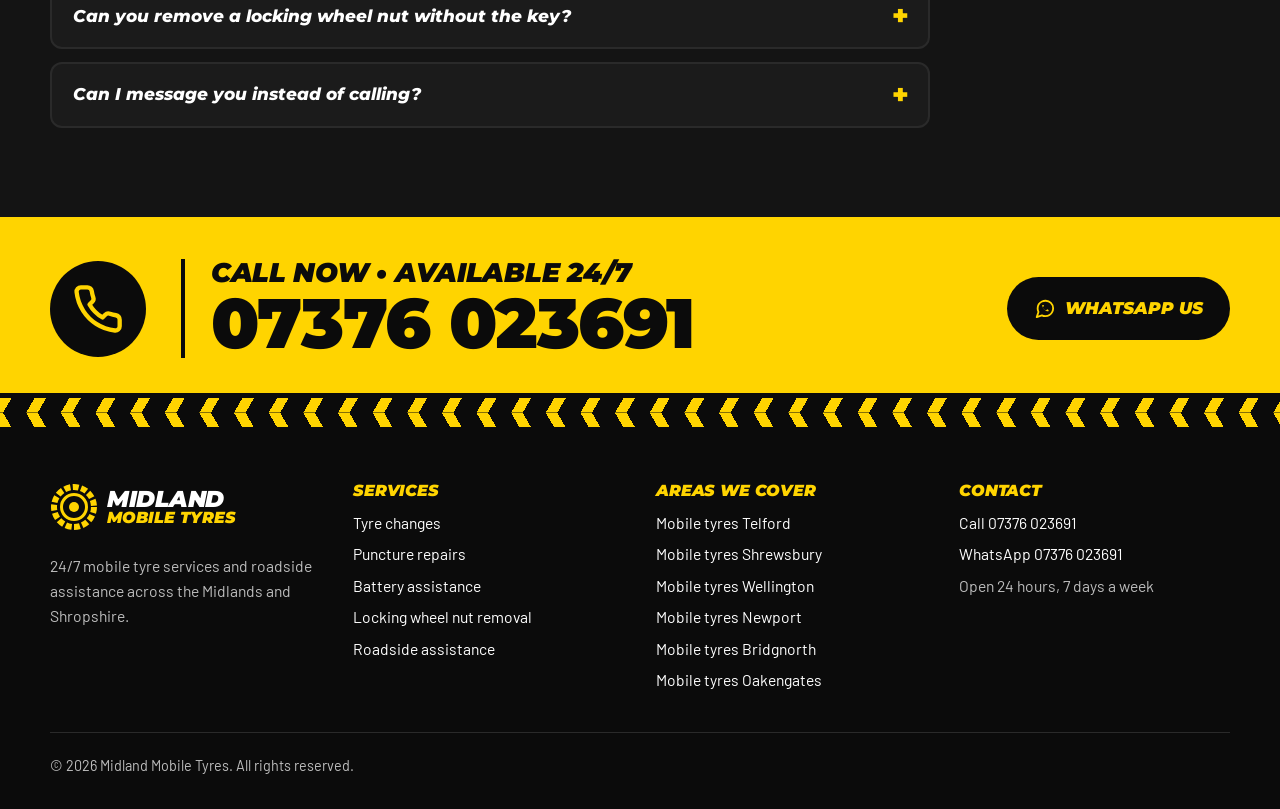
==== commit 71e3f3d1: "Add files via upload" ====
--- a/index.html
+++ b/index.html
@@ -4,7 +4,7 @@
 <meta charset="utf-8">
 <meta name="viewport" content="width=device-width, initial-scale=1">
 <title>24/7 Mobile Tyre Fitting Shropshire | Midland Mobile Tyres</title>
-<meta name="description" content="24/7 mobile tyre fitting, puncture repairs, battery and roadside assistance in Telford, Shrewsbury and across the Midlands & Shropshire. We come to you. Call 07376 023691.">
+<meta name="description" content="24/7 mobile tyre fitting, puncture repairs, locking wheel nut removal, battery and roadside help in Telford, Shrewsbury & across Shropshire. We come to you. Call 07376 023691.">
 <link rel="canonical" href="https://YOUR-USERNAME.github.io/midland-mobile-tyres/">
 <meta name="robots" content="index, follow">
 <meta name="theme-color" content="#0b0b0b">
@@ -13,7 +13,7 @@
 <meta property="og:locale" content="en_GB">
 <meta property="og:site_name" content="Midland Mobile Tyres">
 <meta property="og:title" content="24/7 Mobile Tyre Fitting Shropshire | Midland Mobile Tyres">
-<meta property="og:description" content="24/7 mobile tyre fitting, puncture repairs, battery and roadside assistance in Telford, Shrewsbury and across the Midlands & Shropshire. We come to you. Call 07376 023691.">
+<meta property="og:description" content="24/7 mobile tyre fitting, puncture repairs, locking wheel nut removal, battery and roadside help in Telford, Shrewsbury & across Shropshire. We come to you. Call 07376 023691.">
 <meta property="og:url" content="https://YOUR-USERNAME.github.io/midland-mobile-tyres/">
 <meta property="og:image" content="https://YOUR-USERNAME.github.io/midland-mobile-tyres/images/flyer.jpg">
 <meta name="twitter:card" content="summary_large_image">
@@ -22,14 +22,14 @@
 <link rel="preconnect" href="https://fonts.gstatic.com" crossorigin>
 <link rel="stylesheet" href="https://fonts.googleapis.com/css2?family=Barlow:wght@400;600;700&amp;family=Montserrat:ital,wght@1,800;1,900&amp;display=swap">
 <link rel="stylesheet" href="css/styles.css">
-<script type="application/ld+json">{"@context": "https://schema.org", "@type": "AutoRepair", "@id": "https://YOUR-USERNAME.github.io/midland-mobile-tyres/#business", "name": "Midland Mobile Tyres", "description": "24/7 mobile tyre fitting, puncture repairs, battery assistance and roadside assistance across the Midlands and Shropshire.", "url": "https://YOUR-USERNAME.github.io/midland-mobile-tyres/", "telephone": "+447376023691", "image": "https://YOUR-USERNAME.github.io/midland-mobile-tyres/images/flyer.jpg", "logo": "https://YOUR-USERNAME.github.io/midland-mobile-tyres/favicon.svg", "priceRange": "££", "address": {"@type": "PostalAddress", "addressRegion": "Shropshire", "addressCountry": "GB"}, "areaServed": [{"@type": "City", "name": "Telford"}, {"@type": "City", "name": "Shrewsbury"}, {"@type": "City", "name": "Wellington"}, {"@type": "City", "name": "Newport"}, {"@type": "City", "name": "Bridgnorth"}, {"@type": "City", "name": "Oakengates"}, {"@type": "AdministrativeArea", "name": "Shropshire"}, {"@type": "AdministrativeArea", "name": "West Midlands"}], "openingHoursSpecification": [{"@type": "OpeningHoursSpecification", "dayOfWeek": ["Monday", "Tuesday", "Wednesday", "Thursday", "Friday", "Saturday", "Sunday"], "opens": "00:00", "closes": "23:59"}], "hasOfferCatalog": {"@type": "OfferCatalog", "name": "Mobile tyre services", "itemListElement": [{"@type": "Offer", "itemOffered": {"@type": "Service", "name": "Tyre Changes"}}, {"@type": "Offer", "itemOffered": {"@type": "Service", "name": "Puncture Repairs"}}, {"@type": "Offer", "itemOffered": {"@type": "Service", "name": "Battery Assistance"}}, {"@type": "Offer", "itemOffered": {"@type": "Service", "name": "Roadside Assistance"}}]}}</script>
-<script type="application/ld+json">{"@context": "https://schema.org", "@type": "FAQPage", "mainEntity": [{"@type": "Question", "name": "Do you really come to my home or work?", "acceptedAnswer": {"@type": "Answer", "text": "Yes. That's what we do. We change tyres at your house, at work or wherever you've broken down. Just give us a call."}}, {"@type": "Question", "name": "Are you open 24 hours?", "acceptedAnswer": {"@type": "Answer", "text": "Yes. Midland Mobile Tyres is available 24/7, including evenings, weekends and bank holidays. Call 07376 023691."}}, {"@type": "Question", "name": "Which areas do you cover?", "acceptedAnswer": {"@type": "Answer", "text": "The Midlands and Shropshire, including Telford, Shrewsbury, Wellington, Newport, Bridgnorth and Oakengates. If you're not sure we cover you, call us and ask."}}, {"@type": "Question", "name": "What information do you need when I call?", "acceptedAnswer": {"@type": "Answer", "text": "Your location, the make and model of your car, and your tyre size. The size is printed on the side of the tyre and looks like 205/55 R16."}}, {"@type": "Question", "name": "Can my puncture be repaired?", "acceptedAnswer": {"@type": "Answer", "text": "Many punctures in the main tread can be repaired safely. Damage to the sidewall or shoulder, or a tyre that's been driven on flat, usually means it needs replacing. We'll check and tell you honestly."}}, {"@type": "Question", "name": "Can I message you instead of calling?", "acceptedAnswer": {"@type": "Answer", "text": "Yes. Message us on WhatsApp at 07376 023691. Sending your location and a photo of the tyre sidewall helps us quote quickly."}}]}</script>
+<script type="application/ld+json">{"@context": "https://schema.org", "@type": "AutoRepair", "@id": "https://YOUR-USERNAME.github.io/midland-mobile-tyres/#business", "name": "Midland Mobile Tyres", "description": "24/7 mobile tyre fitting, puncture repairs, battery assistance, locking wheel nut removal and roadside assistance across the Midlands and Shropshire.", "url": "https://YOUR-USERNAME.github.io/midland-mobile-tyres/", "telephone": "+447376023691", "image": "https://YOUR-USERNAME.github.io/midland-mobile-tyres/images/flyer.jpg", "logo": "https://YOUR-USERNAME.github.io/midland-mobile-tyres/favicon.svg", "priceRange": "££", "address": {"@type": "PostalAddress", "addressRegion": "Shropshire", "addressCountry": "GB"}, "areaServed": [{"@type": "City", "name": "Telford"}, {"@type": "City", "name": "Shrewsbury"}, {"@type": "City", "name": "Wellington"}, {"@type": "City", "name": "Newport"}, {"@type": "City", "name": "Bridgnorth"}, {"@type": "City", "name": "Oakengates"}, {"@type": "AdministrativeArea", "name": "Shropshire"}, {"@type": "AdministrativeArea", "name": "West Midlands"}], "openingHoursSpecification": [{"@type": "OpeningHoursSpecification", "dayOfWeek": ["Monday", "Tuesday", "Wednesday", "Thursday", "Friday", "Saturday", "Sunday"], "opens": "00:00", "closes": "23:59"}], "hasOfferCatalog": {"@type": "OfferCatalog", "name": "Mobile tyre services", "itemListElement": [{"@type": "Offer", "itemOffered": {"@type": "Service", "name": "Tyre Changes"}}, {"@type": "Offer", "itemOffered": {"@type": "Service", "name": "Puncture Repairs"}}, {"@type": "Offer", "itemOffered": {"@type": "Service", "name": "Battery Assistance"}}, {"@type": "Offer", "itemOffered": {"@type": "Service", "name": "Locking Wheel Nut Removal"}}, {"@type": "Offer", "itemOffered": {"@type": "Service", "name": "Roadside Assistance"}}]}}</script>
+<script type="application/ld+json">{"@context": "https://schema.org", "@type": "FAQPage", "mainEntity": [{"@type": "Question", "name": "Do you really come to my home or work?", "acceptedAnswer": {"@type": "Answer", "text": "Yes. That's what we do. We change tyres at your house, at work or wherever you've broken down. Just give us a call."}}, {"@type": "Question", "name": "Are you open 24 hours?", "acceptedAnswer": {"@type": "Answer", "text": "Yes. Midland Mobile Tyres is available 24/7, including evenings, weekends and bank holidays. Call 07376 023691."}}, {"@type": "Question", "name": "Which areas do you cover?", "acceptedAnswer": {"@type": "Answer", "text": "The Midlands and Shropshire, including Telford, Shrewsbury, Wellington, Newport, Bridgnorth and Oakengates. If you're not sure we cover you, call us and ask."}}, {"@type": "Question", "name": "What information do you need when I call?", "acceptedAnswer": {"@type": "Answer", "text": "Your location, the make and model of your car, and your tyre size. The size is printed on the side of the tyre and looks like 205/55 R16."}}, {"@type": "Question", "name": "Can my puncture be repaired?", "acceptedAnswer": {"@type": "Answer", "text": "Many punctures in the main tread can be repaired safely. Damage to the sidewall or shoulder, or a tyre that's been driven on flat, usually means it needs replacing. We'll check and tell you honestly."}}, {"@type": "Question", "name": "Can you remove a locking wheel nut without the key?", "acceptedAnswer": {"@type": "Answer", "text": "Yes. If you've lost the key or it's damaged, we can remove the locking wheel nuts on the spot so we can get the wheel off and fit your tyre."}}, {"@type": "Question", "name": "Can I message you instead of calling?", "acceptedAnswer": {"@type": "Answer", "text": "Yes. Message us on WhatsApp at 07376 023691. Sending your location and a photo of the tyre sidewall helps us quote quickly."}}]}</script>
 </head>
 <body>
 <a class="skip-link" href="#main">Skip to content</a>
 <div class="topbar">
   <div class="container">
-    <span class="tb-services">Tyres &bull; Punctures &bull; Batteries &bull; Roadside Assistance</span>
+    <span class="tb-services">Tyres &bull; Punctures &bull; Batteries &bull; Locking Wheel Nuts &bull; Roadside</span>
     <a href="tel:+447376023691">Available 24/7 &mdash; Call 07376 023691</a>
   </div>
 </div>
@@ -57,8 +57,8 @@
     <div>
       <div class="badge-247"><span class="circle">24/7</span> Mobile tyre services &amp; roadside assistance</div>
       <h1>Mobile Tyre Fitting in <span class="hl">Telford, Shropshire</span> &amp; the Midlands</h1>
-      <ul class="service-tags"><li>Tyres</li><li>Punctures</li><li>Batteries</li><li>Roadside Assistance</li></ul>
-      <p class="lead">Flat tyre, puncture or dead battery? We come to you, at home, at work or at the roadside, day or night, and get you back on the road.</p>
+      <ul class="service-tags"><li>Tyres</li><li>Punctures</li><li>Batteries</li><li>Locking Wheel Nuts</li><li>Roadside Assistance</li></ul>
+      <p class="lead">Flat tyre, puncture, dead battery or lost locking wheel nut key? We come to you, at home, at work or at the roadside, day or night, and get you back on the road.</p>
       <div class="btn-row">
         <a class="btn btn-yellow" href="tel:+447376023691"><svg viewBox="0 0 24 24" fill="none" stroke="currentColor" stroke-width="2" stroke-linecap="round" stroke-linejoin="round" aria-hidden="true" focusable="false"><path d="M22 16.92v3a2 2 0 0 1-2.18 2 19.79 19.79 0 0 1-8.63-3.07 19.5 19.5 0 0 1-6-6 19.79 19.79 0 0 1-3.07-8.67A2 2 0 0 1 4.11 2h3a2 2 0 0 1 2 1.72c.13.96.36 1.9.7 2.81a2 2 0 0 1-.45 2.11L8.09 9.91a16 16 0 0 0 6 6l1.27-1.27a2 2 0 0 1 2.11-.45c.91.34 1.85.57 2.81.7A2 2 0 0 1 22 16.92z"/></svg> Call 07376 023691</a>
         <a class="btn btn-outline" href="https://wa.me/447376023691?text=Hi%2C%20I%20need%20help%20with%20a%20tyre.%20My%20location%20is%3A%20" rel="noopener" target="_blank"><svg viewBox="0 0 24 24" fill="none" stroke="currentColor" stroke-width="2" stroke-linecap="round" stroke-linejoin="round" aria-hidden="true" focusable="false"><path d="M21 11.5a8.38 8.38 0 0 1-.9 3.8 8.5 8.5 0 0 1-7.6 4.7 8.38 8.38 0 0 1-3.8-.9L3 21l1.9-5.7a8.38 8.38 0 0 1-.9-3.8 8.5 8.5 0 0 1 4.7-7.6 8.38 8.38 0 0 1 3.8-.9h.5a8.48 8.48 0 0 1 8 8v.5z"/><path d="M9.5 9.5c.5 2 2 3.5 4 4l1-1 1.5.6v1.4c-3.5.3-7.2-3.4-6.9-6.9h1.4l.6 1.5z" fill="currentColor" stroke="none"/></svg> WhatsApp us</a>
@@ -102,6 +102,11 @@
         <div class="icon-circle"><svg viewBox="0 0 24 24" fill="none" stroke="currentColor" stroke-width="2" stroke-linecap="round" stroke-linejoin="round" aria-hidden="true" focusable="false"><rect x="2" y="7" width="20" height="13" rx="2"/><path d="M6 7V4.5h3V7M15 7V4.5h3V7"/><path d="m13 10-3 4h4l-3 4" /></svg></div>
         <h3>Battery Assistance</h3>
         <p>Flat battery? We can get you started and help you sort out a replacement if your battery has had it.</p>
+      </article>
+<article class="card">
+        <div class="icon-circle"><svg viewBox="0 0 24 24" fill="none" stroke="currentColor" stroke-width="2" stroke-linecap="round" stroke-linejoin="round" aria-hidden="true" focusable="false"><path d="M12 2.5l8.2 4.75v9.5L12 21.5l-8.2-4.75v-9.5z"/><circle cx="12" cy="10.5" r="2.2"/><path d="M12 12.7v3.3"/></svg></div>
+        <h3>Locking Wheel Nut Removal</h3>
+        <p>Lost or damaged locking wheel nut key? We can remove locking wheel nuts on the spot so your wheel can come off.</p>
       </article>
 <article class="card">
         <div class="icon-circle"><svg viewBox="0 0 24 24" fill="none" stroke="currentColor" stroke-width="2" stroke-linecap="round" stroke-linejoin="round" aria-hidden="true" focusable="false"><path d="M10.3 3.9 1.8 18a2 2 0 0 0 1.7 3h17a2 2 0 0 0 1.7-3L13.7 3.9a2 2 0 0 0-3.4 0z"/><path d="M12 9v4M12 17h.01"/></svg></div>
@@ -135,7 +140,7 @@
       <ul class="ticks">
         <li><svg viewBox="0 0 24 24" fill="none" stroke="currentColor" stroke-width="2" stroke-linecap="round" stroke-linejoin="round" aria-hidden="true" focusable="false"><path d="M22 11.08V12a10 10 0 1 1-5.93-9.14"/><path d="M22 4 12 14.01l-3-3"/></svg><div><strong>Open 24 hours, 7 days a week</strong>Nights, weekends and bank holidays. Call whenever it happens.</div></li>
         <li><svg viewBox="0 0 24 24" fill="none" stroke="currentColor" stroke-width="2" stroke-linecap="round" stroke-linejoin="round" aria-hidden="true" focusable="false"><path d="M22 11.08V12a10 10 0 1 1-5.93-9.14"/><path d="M22 4 12 14.01l-3-3"/></svg><div><strong>We come to you</strong>Home, work or roadside. No need to drive on a flat.</div></li>
-        <li><svg viewBox="0 0 24 24" fill="none" stroke="currentColor" stroke-width="2" stroke-linecap="round" stroke-linejoin="round" aria-hidden="true" focusable="false"><path d="M22 11.08V12a10 10 0 1 1-5.93-9.14"/><path d="M22 4 12 14.01l-3-3"/></svg><div><strong>Tyres, punctures &amp; batteries</strong>One call covers the most common breakdown problems.</div></li>
+        <li><svg viewBox="0 0 24 24" fill="none" stroke="currentColor" stroke-width="2" stroke-linecap="round" stroke-linejoin="round" aria-hidden="true" focusable="false"><path d="M22 11.08V12a10 10 0 1 1-5.93-9.14"/><path d="M22 4 12 14.01l-3-3"/></svg><div><strong>Tyres, punctures, batteries &amp; locking wheel nuts</strong>One call covers the most common breakdown problems.</div></li>
         <li><svg viewBox="0 0 24 24" fill="none" stroke="currentColor" stroke-width="2" stroke-linecap="round" stroke-linejoin="round" aria-hidden="true" focusable="false"><path d="M22 11.08V12a10 10 0 1 1-5.93-9.14"/><path d="M22 4 12 14.01l-3-3"/></svg><div><strong>Local to the Midlands &amp; Shropshire</strong>We know the area, so we can find you fast.</div></li>
       </ul>
       <a class="btn btn-yellow" href="tel:+447376023691"><svg viewBox="0 0 24 24" fill="none" stroke="currentColor" stroke-width="2" stroke-linecap="round" stroke-linejoin="round" aria-hidden="true" focusable="false"><path d="M22 16.92v3a2 2 0 0 1-2.18 2 19.79 19.79 0 0 1-8.63-3.07 19.5 19.5 0 0 1-6-6 19.79 19.79 0 0 1-3.07-8.67A2 2 0 0 1 4.11 2h3a2 2 0 0 1 2 1.72c.13.96.36 1.9.7 2.81a2 2 0 0 1-.45 2.11L8.09 9.91a16 16 0 0 0 6 6l1.27-1.27a2 2 0 0 1 2.11-.45c.91.34 1.85.57 2.81.7A2 2 0 0 1 22 16.92z"/></svg> Call 07376 023691</a>
@@ -190,6 +195,7 @@
 <details><summary>Which areas do you cover?</summary><div class="answer"><p>The Midlands and Shropshire, including Telford, Shrewsbury, Wellington, Newport, Bridgnorth and Oakengates. If you're not sure we cover you, call us and ask.</p></div></details>
 <details><summary>What information do you need when I call?</summary><div class="answer"><p>Your location, the make and model of your car, and your tyre size. The size is printed on the side of the tyre and looks like 205/55 R16.</p></div></details>
 <details><summary>Can my puncture be repaired?</summary><div class="answer"><p>Many punctures in the main tread can be repaired safely. Damage to the sidewall or shoulder, or a tyre that's been driven on flat, usually means it needs replacing. We'll check and tell you honestly.</p></div></details>
+<details><summary>Can you remove a locking wheel nut without the key?</summary><div class="answer"><p>Yes. If you've lost the key or it's damaged, we can remove the locking wheel nuts on the spot so we can get the wheel off and fit your tyre.</p></div></details>
 <details><summary>Can I message you instead of calling?</summary><div class="answer"><p>Yes. Message us on WhatsApp at 07376 023691. Sending your location and a photo of the tyre sidewall helps us quote quickly.</p></div></details>
     </div>
   </div>
@@ -224,6 +230,7 @@
           <li><a href="index.html#services">Tyre changes</a></li>
           <li><a href="index.html#services">Puncture repairs</a></li>
           <li><a href="index.html#services">Battery assistance</a></li>
+          <li><a href="index.html#services">Locking wheel nut removal</a></li>
           <li><a href="index.html#services">Roadside assistance</a></li>
         </ul>
       </div>
--- a/css/styles.css
+++ b/css/styles.css
@@ -217,8 +217,16 @@
 
 /* ---------- Service cards ---------- */
 .cards { display: grid; gap: 1.2rem; grid-template-columns: 1fr; }
-@media (min-width: 600px) { .cards { grid-template-columns: repeat(2, 1fr); } }
-@media (min-width: 1100px) { .cards { grid-template-columns: repeat(4, 1fr); } }
+/* 5 services: 2 per row (last one centred) on tablets, 3 + 2 centred on desktop */
+@media (min-width: 600px) and (max-width: 1099px) {
+  .cards { grid-template-columns: repeat(2, 1fr); }
+  .cards > .card:last-child:nth-child(odd) { grid-column: 1 / -1; justify-self: center; width: calc(50% - .6rem); }
+}
+@media (min-width: 1100px) {
+  .cards { grid-template-columns: repeat(6, 1fr); }
+  .cards > .card { grid-column: span 2; }
+  .cards > .card:nth-child(4):nth-last-child(2) { grid-column: 2 / span 2; }
+}
 .card {
   background: var(--grey-900); border: 2px solid var(--grey-700); border-radius: var(--radius);
   padding: 1.6rem; transition: border-color .2s ease, transform .2s ease;
